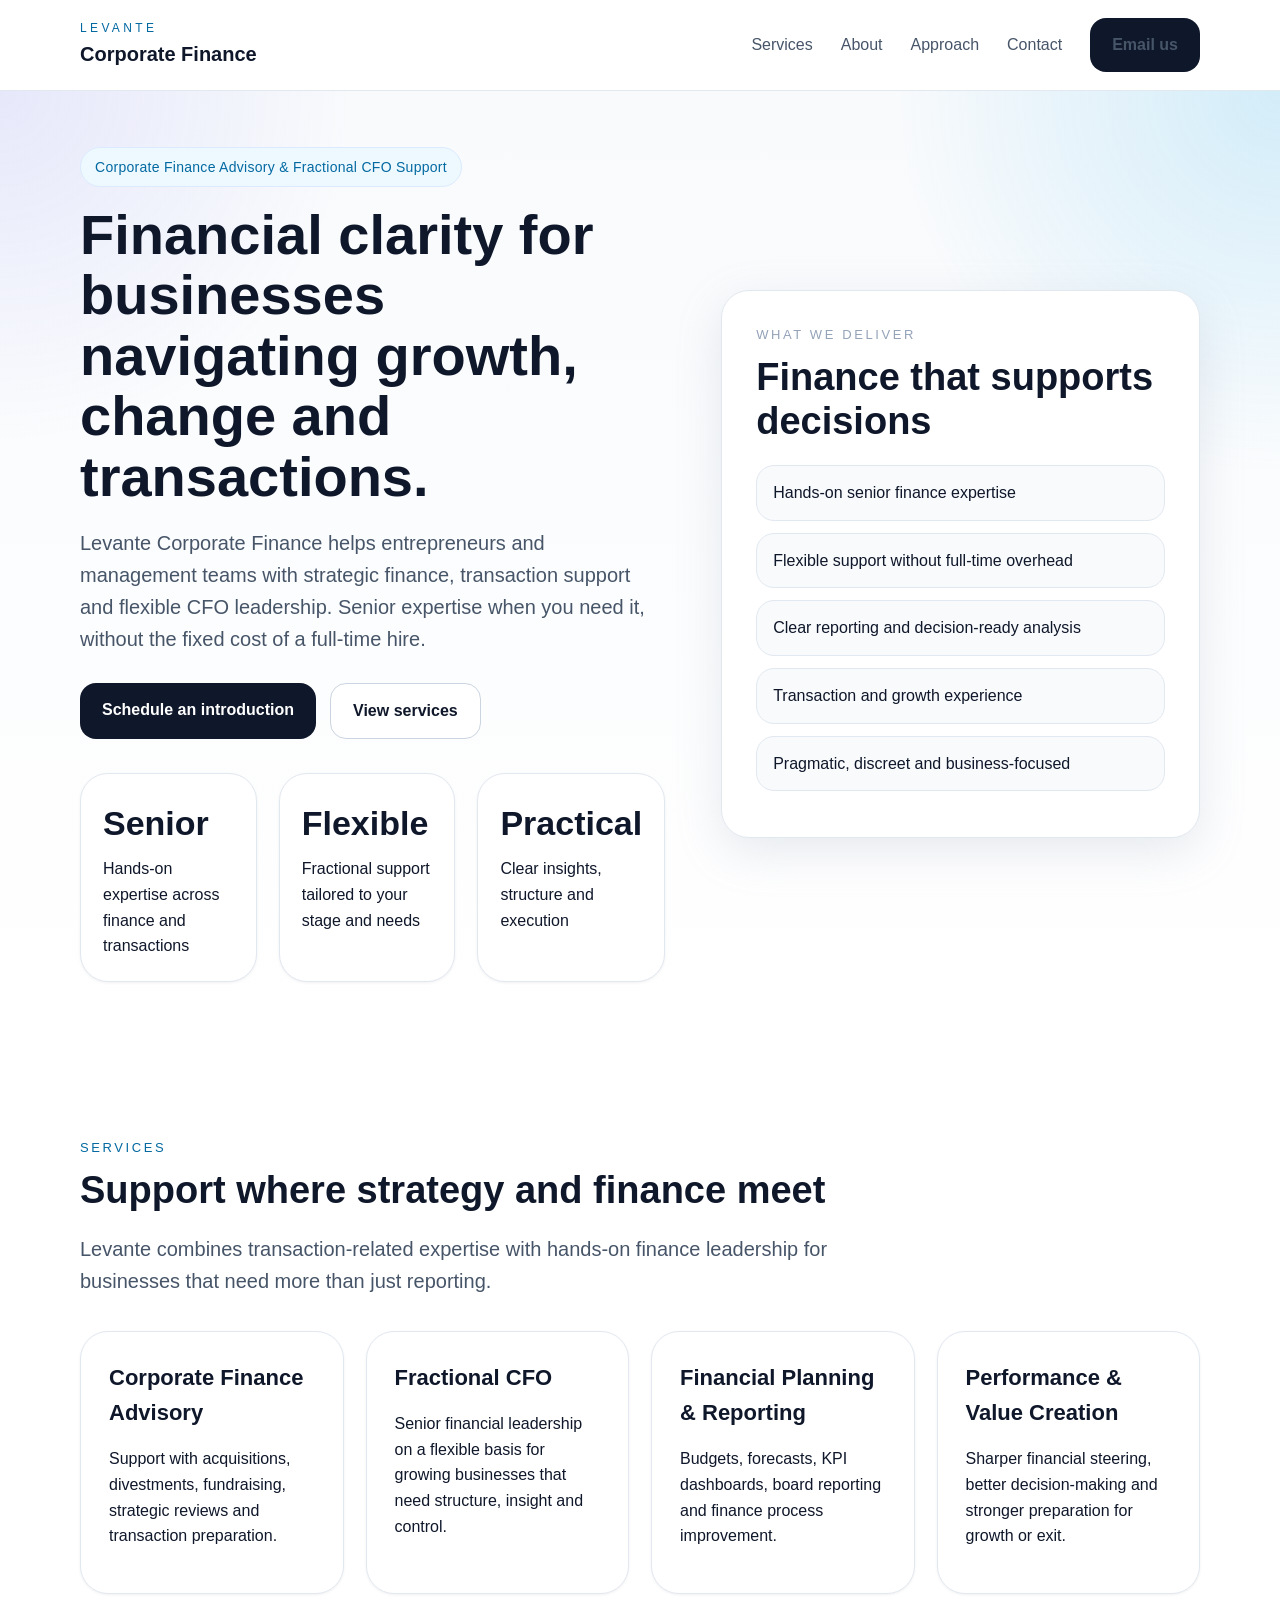
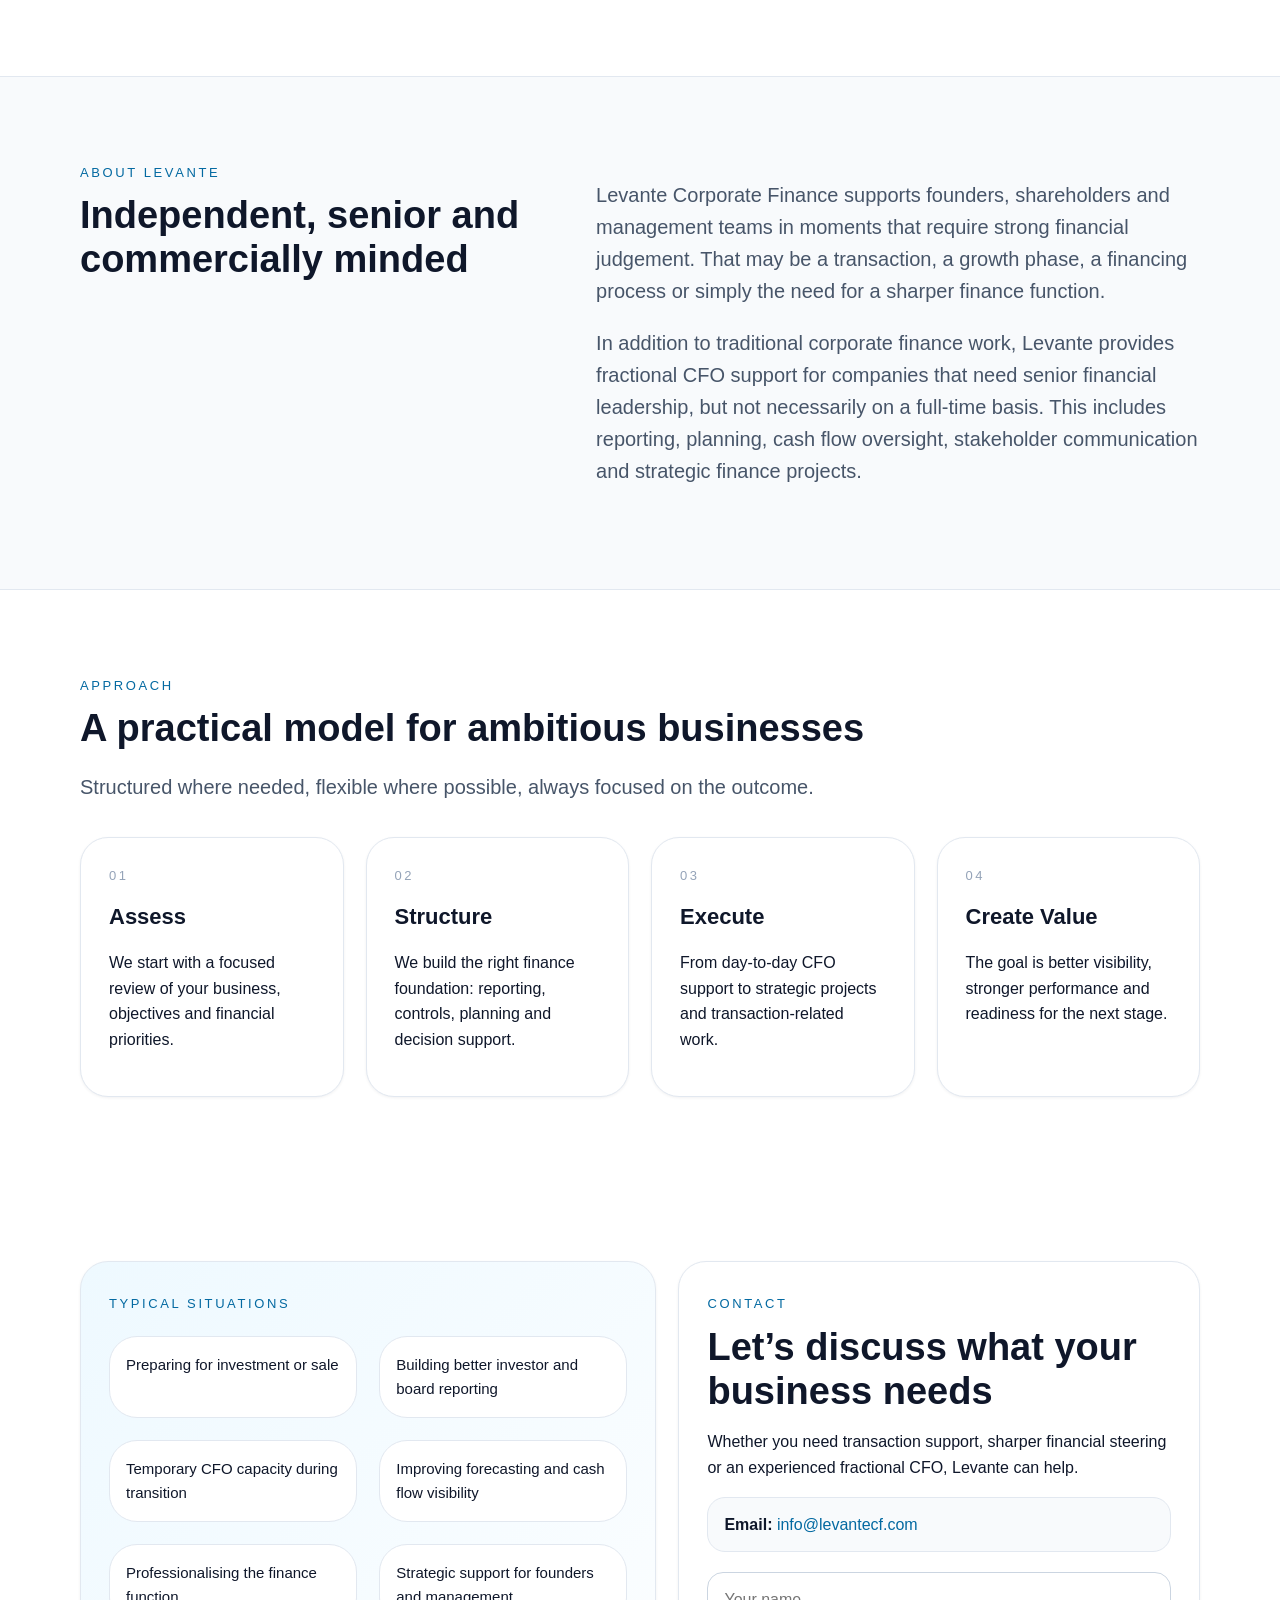
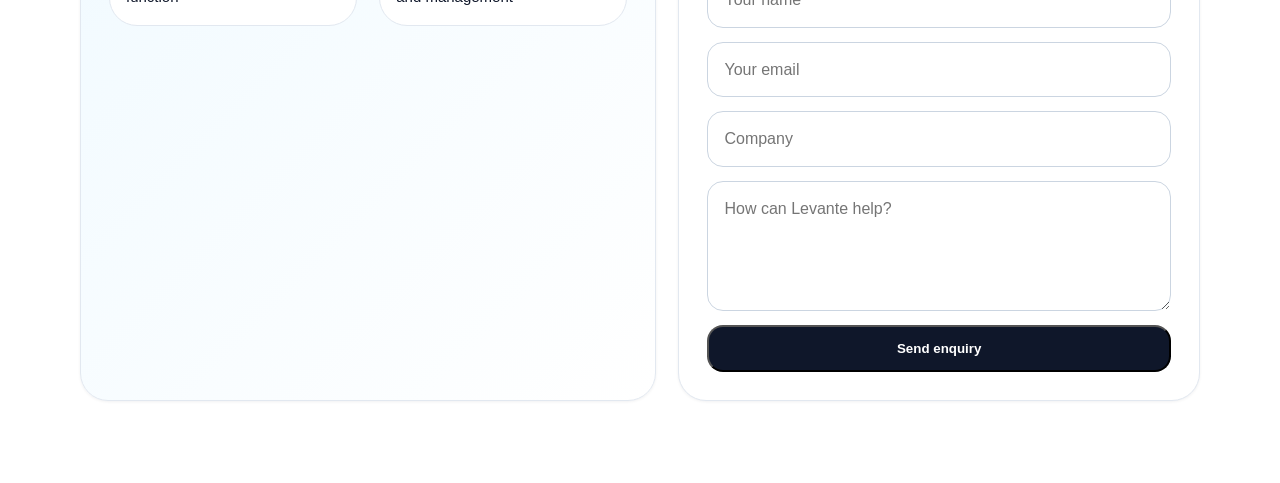
==== index.html @ c19133e4 "Add files via upload" ====
<!doctype html>
<html lang="en">
<head>
  <meta charset="UTF-8" />
  <meta name="viewport" content="width=device-width, initial-scale=1.0" />
  <title>Levante Corporate Finance</title>
  <meta name="description" content="Levante Corporate Finance provides corporate finance advisory and fractional CFO support." />
  <link rel="stylesheet" href="styles.css" />
</head>
<body>
  <header class="site-header" id="top">
    <div class="container header-inner">
      <a href="#top" class="brand">
        <div class="brand-top">Levante</div>
        <div class="brand-bottom">Corporate Finance</div>
      </a>
      <nav class="nav">
        <a href="#services">Services</a>
        <a href="#about">About</a>
        <a href="#approach">Approach</a>
        <a href="#contact">Contact</a>
        <a class="btn btn-dark" href="mailto:info@levantecf.com">Email us</a>
      </nav>
    </div>
  </header>

  <main>
    <section class="hero">
      <div class="container hero-grid">
        <div>
          <div class="pill">Corporate Finance Advisory &amp; Fractional CFO Support</div>
          <h1>Financial clarity for businesses navigating growth, change and transactions.</h1>
          <p class="lead">
            Levante Corporate Finance helps entrepreneurs and management teams with strategic finance,
            transaction support and flexible CFO leadership. Senior expertise when you need it,
            without the fixed cost of a full-time hire.
          </p>
          <div class="hero-actions">
            <a class="btn btn-dark" href="#contact">Schedule an introduction</a>
            <a class="btn btn-light" href="#services">View services</a>
          </div>

          <div class="hero-cards">
            <div class="small-card">
              <div class="big">Senior</div>
              <div>Hands-on expertise across finance and transactions</div>
            </div>
            <div class="small-card">
              <div class="big">Flexible</div>
              <div>Fractional support tailored to your stage and needs</div>
            </div>
            <div class="small-card">
              <div class="big">Practical</div>
              <div>Clear insights, structure and execution</div>
            </div>
          </div>
        </div>

        <div class="panel">
          <div class="panel-label">What we deliver</div>
          <h2>Finance that supports decisions</h2>
          <ul class="benefit-list">
            <li>Hands-on senior finance expertise</li>
            <li>Flexible support without full-time overhead</li>
            <li>Clear reporting and decision-ready analysis</li>
            <li>Transaction and growth experience</li>
            <li>Pragmatic, discreet and business-focused</li>
          </ul>
        </div>
      </div>
    </section>

    <section class="section" id="services">
      <div class="container">
        <div class="section-label">Services</div>
        <h2>Support where strategy and finance meet</h2>
        <p class="section-text">
          Levante combines transaction-related expertise with hands-on finance leadership for
          businesses that need more than just reporting.
        </p>

        <div class="grid-4">
          <article class="card">
            <h3>Corporate Finance Advisory</h3>
            <p>Support with acquisitions, divestments, fundraising, strategic reviews and transaction preparation.</p>
          </article>
          <article class="card">
            <h3>Fractional CFO</h3>
            <p>Senior financial leadership on a flexible basis for growing businesses that need structure, insight and control.</p>
          </article>
          <article class="card">
            <h3>Financial Planning &amp; Reporting</h3>
            <p>Budgets, forecasts, KPI dashboards, board reporting and finance process improvement.</p>
          </article>
          <article class="card">
            <h3>Performance &amp; Value Creation</h3>
            <p>Sharper financial steering, better decision-making and stronger preparation for growth or exit.</p>
          </article>
        </div>
      </div>
    </section>

    <section class="section section-soft" id="about">
      <div class="container two-col">
        <div>
          <div class="section-label">About Levante</div>
          <h2>Independent, senior and commercially minded</h2>
        </div>
        <div>
          <p>
            Levante Corporate Finance supports founders, shareholders and management teams in moments
            that require strong financial judgement. That may be a transaction, a growth phase, a financing
            process or simply the need for a sharper finance function.
          </p>
          <p>
            In addition to traditional corporate finance work, Levante provides fractional CFO support
            for companies that need senior financial leadership, but not necessarily on a full-time basis.
            This includes reporting, planning, cash flow oversight, stakeholder communication and strategic finance projects.
          </p>
        </div>
      </div>
    </section>

    <section class="section" id="approach">
      <div class="container">
        <div class="section-label">Approach</div>
        <h2>A practical model for ambitious businesses</h2>
        <p class="section-text">Structured where needed, flexible where possible, always focused on the outcome.</p>

        <div class="grid-4">
          <article class="card">
            <div class="step">01</div>
            <h3>Assess</h3>
            <p>We start with a focused review of your business, objectives and financial priorities.</p>
          </article>
          <article class="card">
            <div class="step">02</div>
            <h3>Structure</h3>
            <p>We build the right finance foundation: reporting, controls, planning and decision support.</p>
          </article>
          <article class="card">
            <div class="step">03</div>
            <h3>Execute</h3>
            <p>From day-to-day CFO support to strategic projects and transaction-related work.</p>
          </article>
          <article class="card">
            <div class="step">04</div>
            <h3>Create Value</h3>
            <p>The goal is better visibility, stronger performance and readiness for the next stage.</p>
          </article>
        </div>
      </div>
    </section>

    <section class="section">
      <div class="container bottom-grid">
        <div class="card soft-card">
          <div class="section-label">Typical situations</div>
          <div class="grid-2">
            <div class="mini-card">Preparing for investment or sale</div>
            <div class="mini-card">Building better investor and board reporting</div>
            <div class="mini-card">Temporary CFO capacity during transition</div>
            <div class="mini-card">Improving forecasting and cash flow visibility</div>
            <div class="mini-card">Professionalising the finance function</div>
            <div class="mini-card">Strategic support for founders and management</div>
          </div>
        </div>

        <div class="card" id="contact">
          <div class="section-label">Contact</div>
          <h2>Let’s discuss what your business needs</h2>
          <p>
            Whether you need transaction support, sharper financial steering or an experienced
            fractional CFO, Levante can help.
          </p>

          <p class="contact-line">
            <strong>Email:</strong>
            <a href="mailto:info@levantecf.com">info@levantecf.com</a>
          </p>

          <form id="contactForm" class="contact-form">
            <input type="text" placeholder="Your name" />
            <input type="email" placeholder="Your email" />
            <input type="text" placeholder="Company" />
            <textarea placeholder="How can Levante help?"></textarea>
            <button class="btn btn-dark" type="submit">Send enquiry</button>
          </form>

          <div id="thankyou" class="thankyou hidden">
            <strong>Thank you.</strong>
            <p>This is a test confirmation message for now. When the site goes live, this form can be connected to a real email or CRM workflow.</p>
          </div>
        </div>
      </div>
    </section>
  </main>

  <script src="script.js"></script>
</body>
</html>
---- styles.css ----
*{box-sizing:border-box}html{scroll-behavior:smooth}body{margin:0;font-family:Arial,Helvetica,sans-serif;color:#0f172a;background:#fff;line-height:1.6}
a{text-decoration:none;color:inherit}
.container{width:min(1120px,calc(100% - 40px));margin:0 auto}
.site-header{position:sticky;top:0;z-index:20;background:rgba(255,255,255,.9);backdrop-filter:blur(10px);border-bottom:1px solid #e2e8f0}
.header-inner{display:flex;justify-content:space-between;align-items:center;padding:18px 0}
.brand-top{font-size:12px;letter-spacing:.28em;text-transform:uppercase;color:#0369a1}
.brand-bottom{font-size:20px;font-weight:700}
.nav{display:flex;gap:28px;align-items:center}
.nav a{color:#475569}.nav a:hover{color:#0f172a}
.btn{display:inline-block;padding:14px 22px;border-radius:16px;font-weight:600}
.btn-dark{background:#0f172a;color:#fff}.btn-dark:hover{background:#1e293b}
.btn-light{border:1px solid #cbd5e1;background:#fff;color:#0f172a}
.hero{padding:56px 0 70px;background:radial-gradient(circle at top right, rgba(14,165,233,.16), transparent 24%),radial-gradient(circle at top left, rgba(99,102,241,.12), transparent 22%),linear-gradient(to bottom, #f8fafc, #fff)}
.hero-grid{display:grid;grid-template-columns:1.1fr .9fr;gap:56px;align-items:center}
.pill,.section-label{display:inline-block;font-size:13px;text-transform:uppercase;letter-spacing:.2em;color:#0369a1}
.pill{background:#eef9ff;border:1px solid #dbeafe;padding:8px 14px;border-radius:999px;letter-spacing:.02em;text-transform:none;font-size:14px}
h1{font-size:56px;line-height:1.08;margin:18px 0 0}h2{font-size:38px;line-height:1.15;margin:10px 0 0}h3{font-size:22px;margin:0 0 8px}
.lead,.section-text{font-size:20px;color:#475569;max-width:760px}
.hero-actions{display:flex;gap:14px;flex-wrap:wrap;margin:28px 0 34px}
.hero-cards,.grid-4,.grid-2,.bottom-grid,.two-col{display:grid;gap:22px}
.hero-cards{grid-template-columns:repeat(3,1fr)}
.small-card,.card,.panel,.mini-card{border:1px solid #e2e8f0;border-radius:28px;background:#fff}
.small-card{padding:22px;box-shadow:0 1px 3px rgba(15,23,42,.06)}.big{font-size:34px;font-weight:700;margin-bottom:6px}
.panel{padding:34px;box-shadow:0 14px 45px rgba(148,163,184,.22)}
.panel-label{font-size:13px;text-transform:uppercase;letter-spacing:.2em;color:#94a3b8}
.benefit-list{padding:0;list-style:none;margin:22px 0 0}.benefit-list li{margin:0 0 12px;background:#f8fafc;border:1px solid #e2e8f0;border-radius:18px;padding:14px 16px}
.section{padding:82px 0}.section-soft{background:#f8fafc;border-top:1px solid #e2e8f0;border-bottom:1px solid #e2e8f0}
.grid-4{grid-template-columns:repeat(4,1fr);margin-top:34px}
.card{padding:28px;box-shadow:0 1px 3px rgba(15,23,42,.06)}.card:hover{transform:translateY(-2px);transition:.2s ease}
.two-col{grid-template-columns:.9fr 1.1fr;align-items:start}.two-col p{font-size:20px;color:#475569}
.step{font-size:13px;letter-spacing:.2em;color:#94a3b8;margin-bottom:12px}
.bottom-grid{grid-template-columns:1.05fr .95fr}.soft-card{background:linear-gradient(135deg,#eef9ff,#fff)}
.grid-2{grid-template-columns:repeat(2,1fr);margin-top:20px}
.mini-card{padding:16px;font-size:15px}
.contact-line{background:#f8fafc;border:1px solid #e2e8f0;padding:14px 16px;border-radius:18px}.contact-line a{color:#0369a1}
.contact-form{display:grid;gap:14px;margin-top:20px}
input,textarea{width:100%;padding:14px 16px;border-radius:16px;border:1px solid #cbd5e1;font:inherit}
textarea{min-height:130px;resize:vertical}
.thankyou{margin-top:18px;padding:18px;border-radius:20px;background:#ecfdf5;border:1px solid #a7f3d0;color:#065f46}
.hidden{display:none}
@media (max-width:980px){.hero-grid,.two-col,.bottom-grid,.grid-4,.hero-cards,.grid-2{grid-template-columns:1fr}h1{font-size:42px}h2{font-size:32px}}
@media (max-width:760px){.nav{display:none}.container{width:min(1120px,calc(100% - 24px))}.hero{padding-top:30px}.lead,.section-text,.two-col p{font-size:18px}}
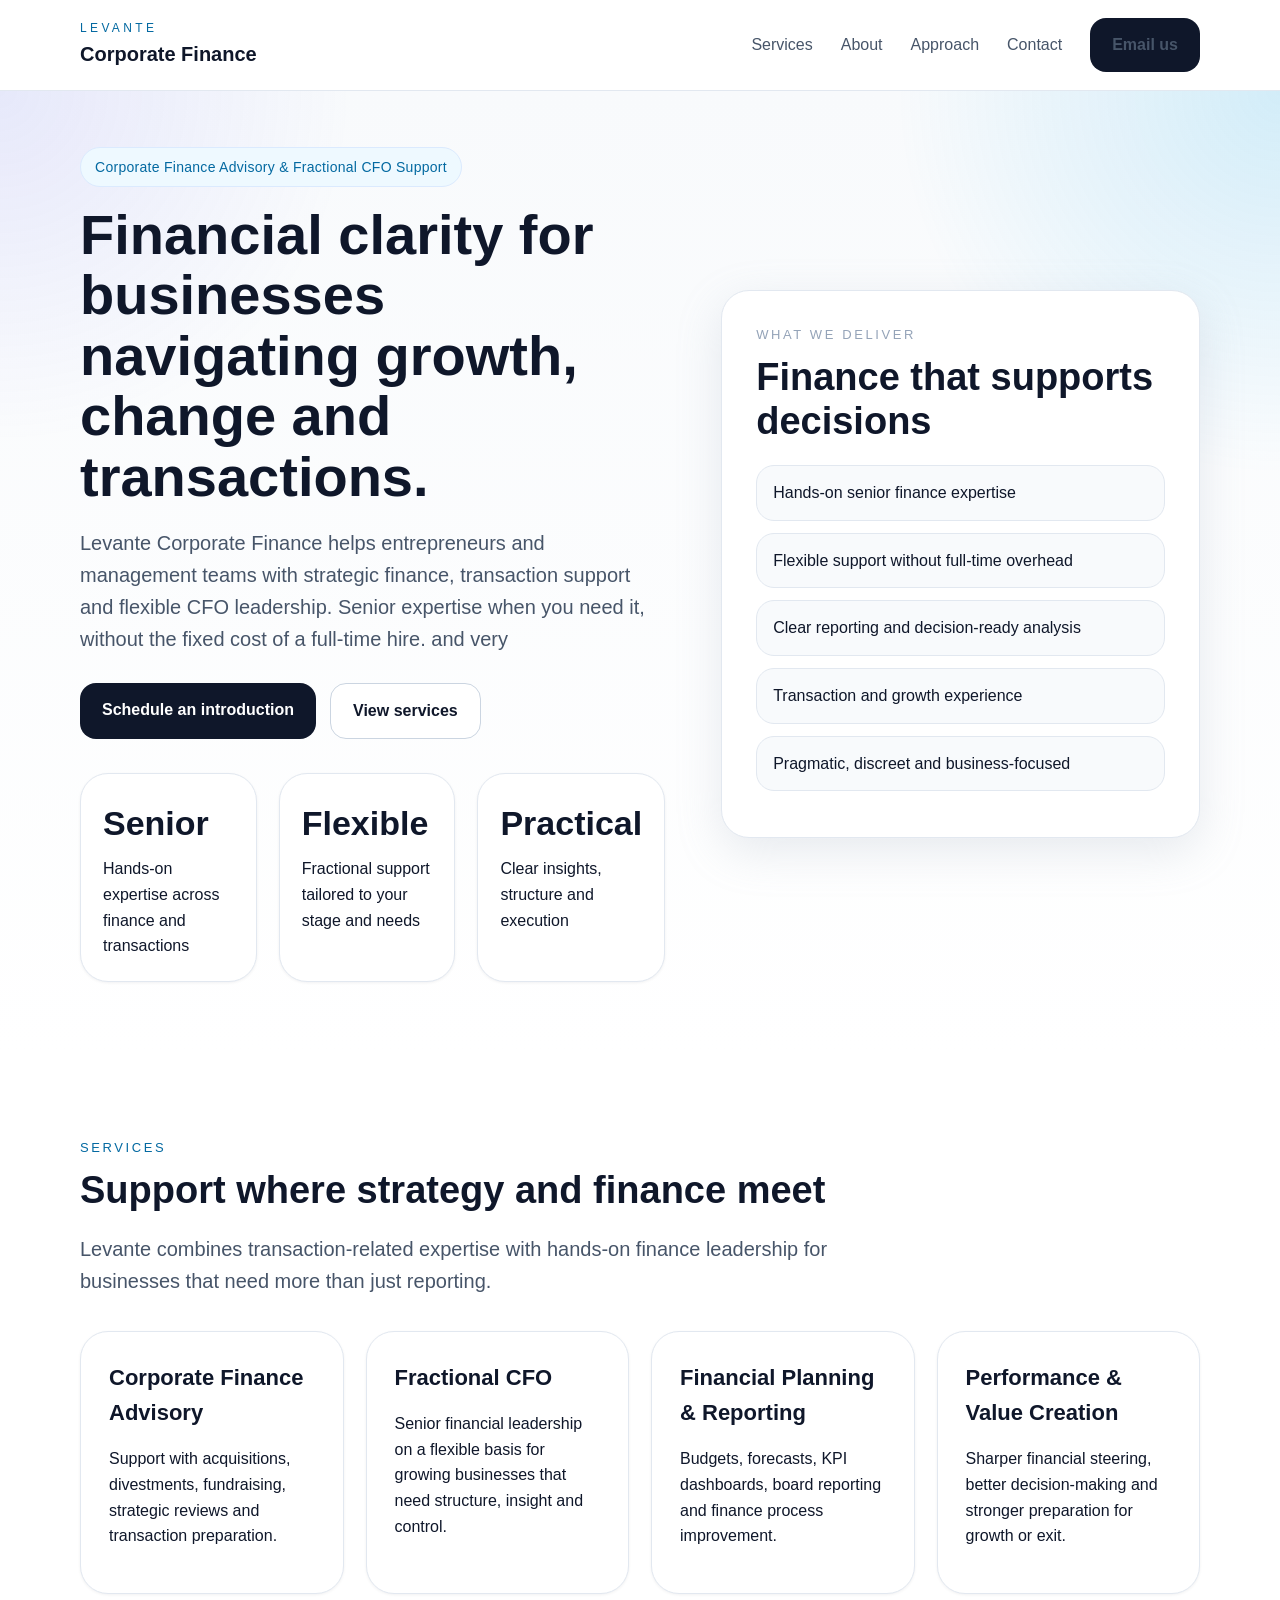
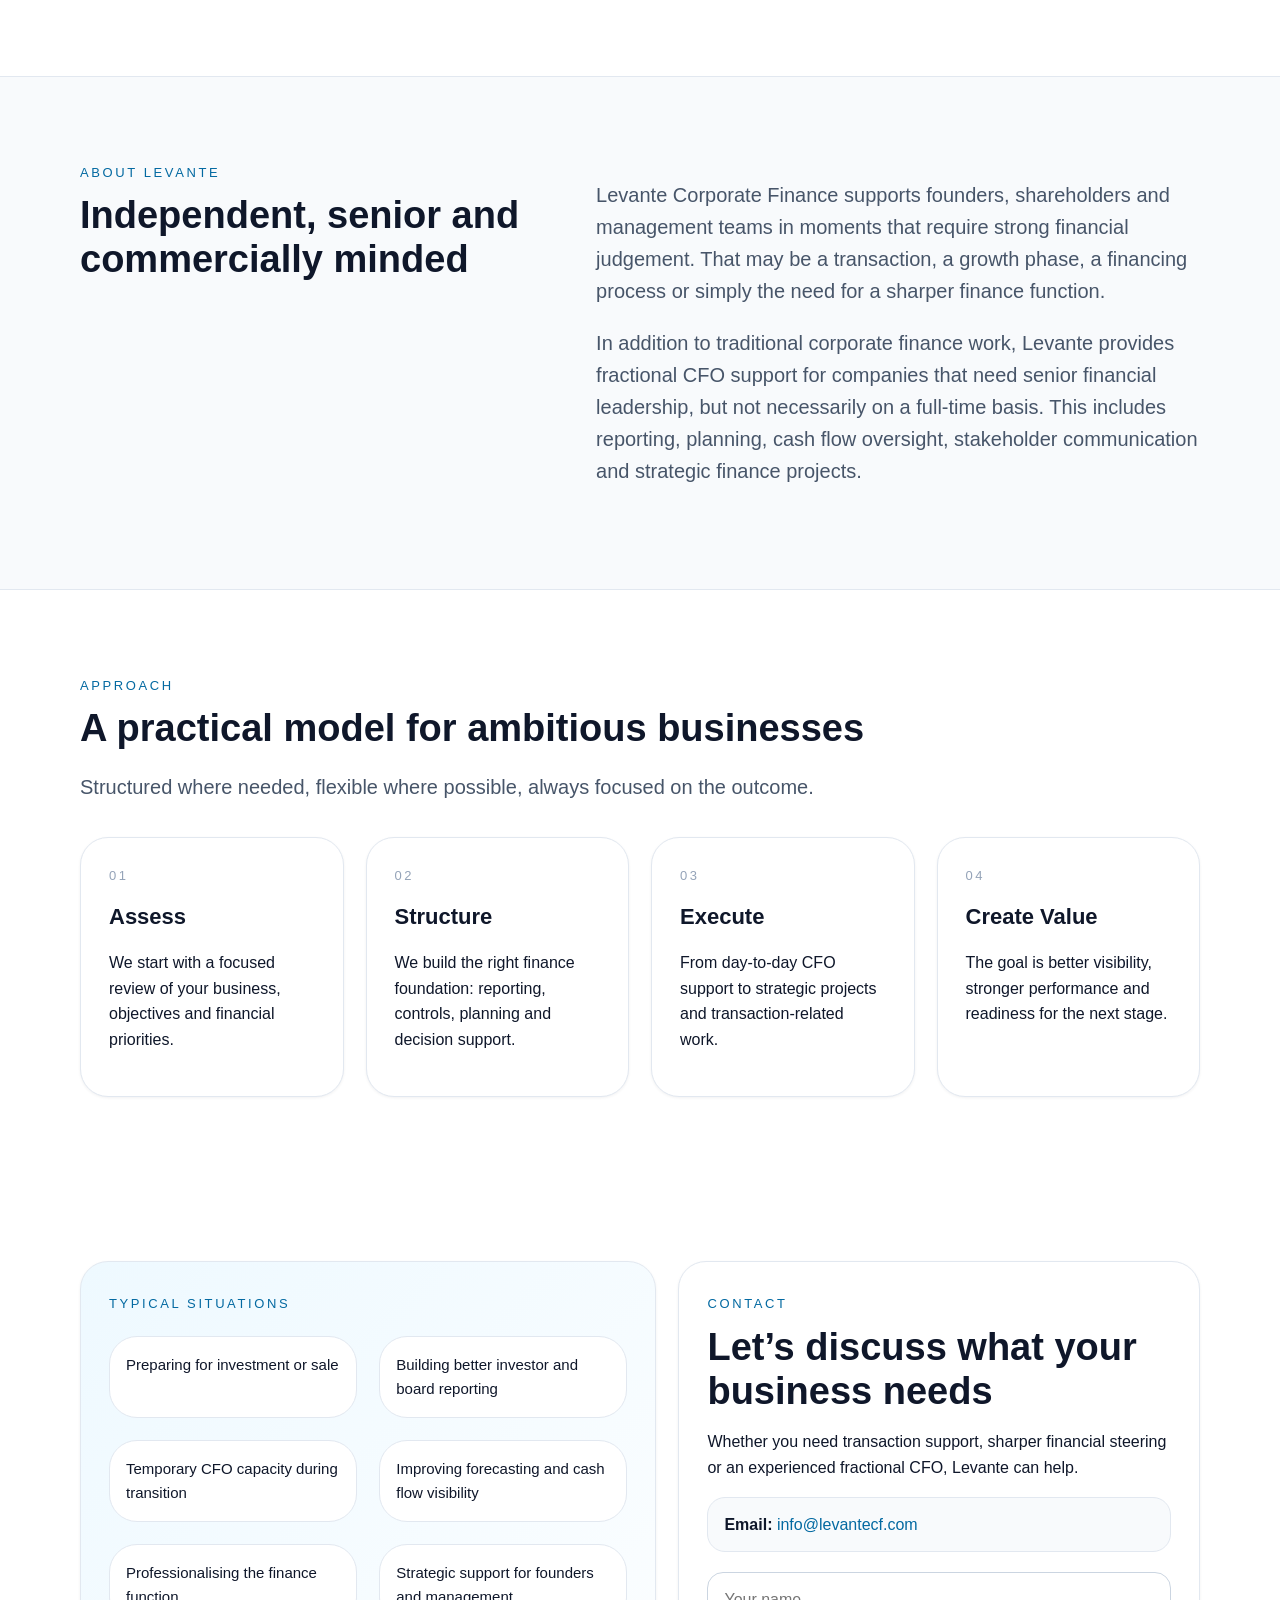
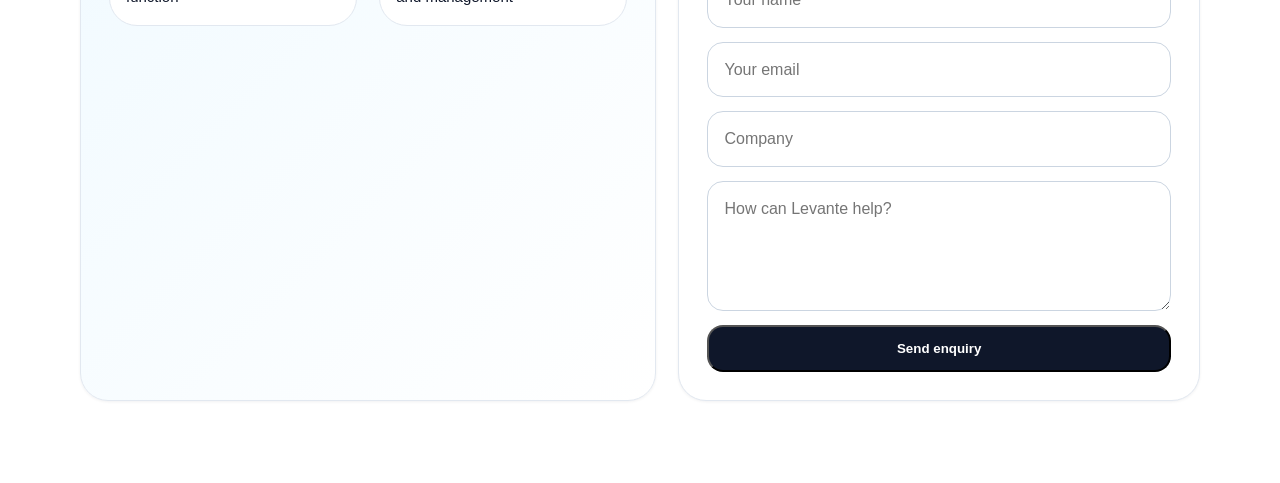
==== commit 5102bcd0: "Update index.html" ====
--- a/index.html
+++ b/index.html
@@ -33,7 +33,7 @@
           <p class="lead">
             Levante Corporate Finance helps entrepreneurs and management teams with strategic finance,
             transaction support and flexible CFO leadership. Senior expertise when you need it,
-            without the fixed cost of a full-time hire.
+            without the fixed cost of a full-time hire. and very
           </p>
           <div class="hero-actions">
             <a class="btn btn-dark" href="#contact">Schedule an introduction</a>
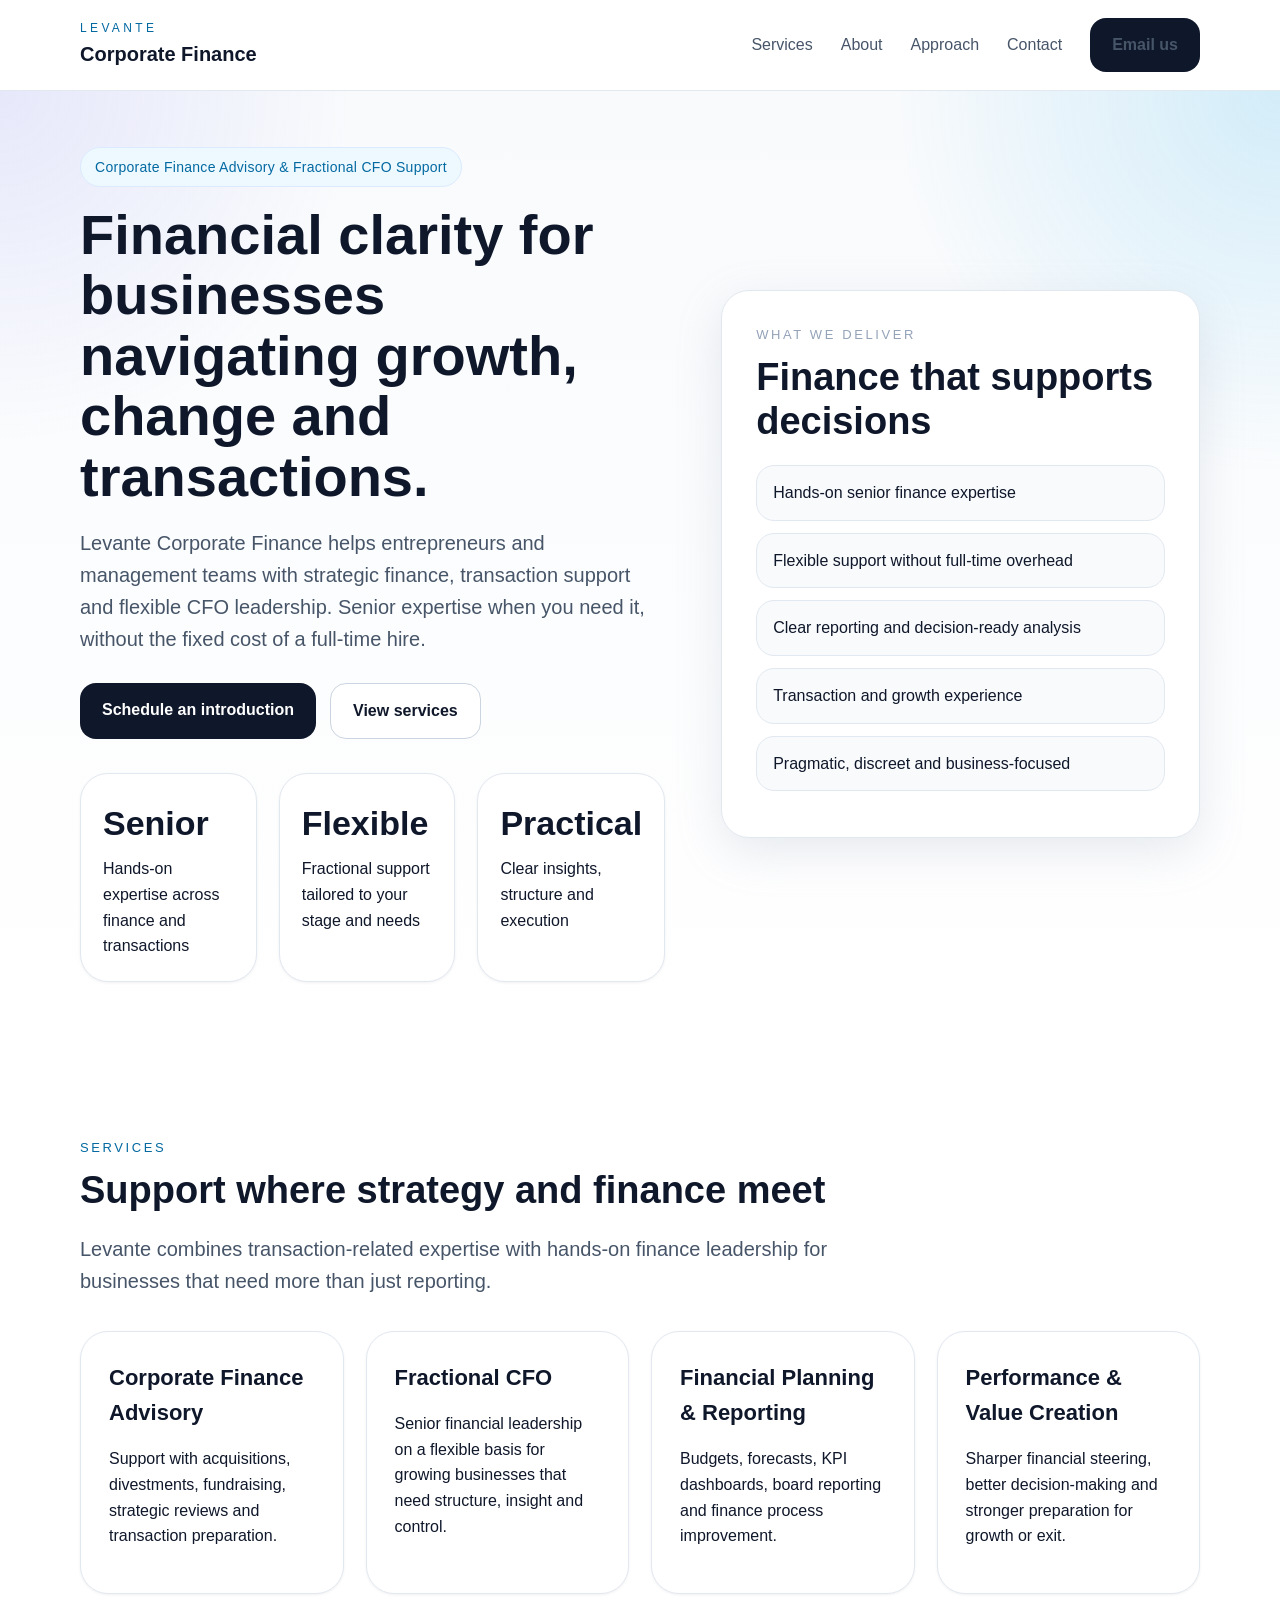
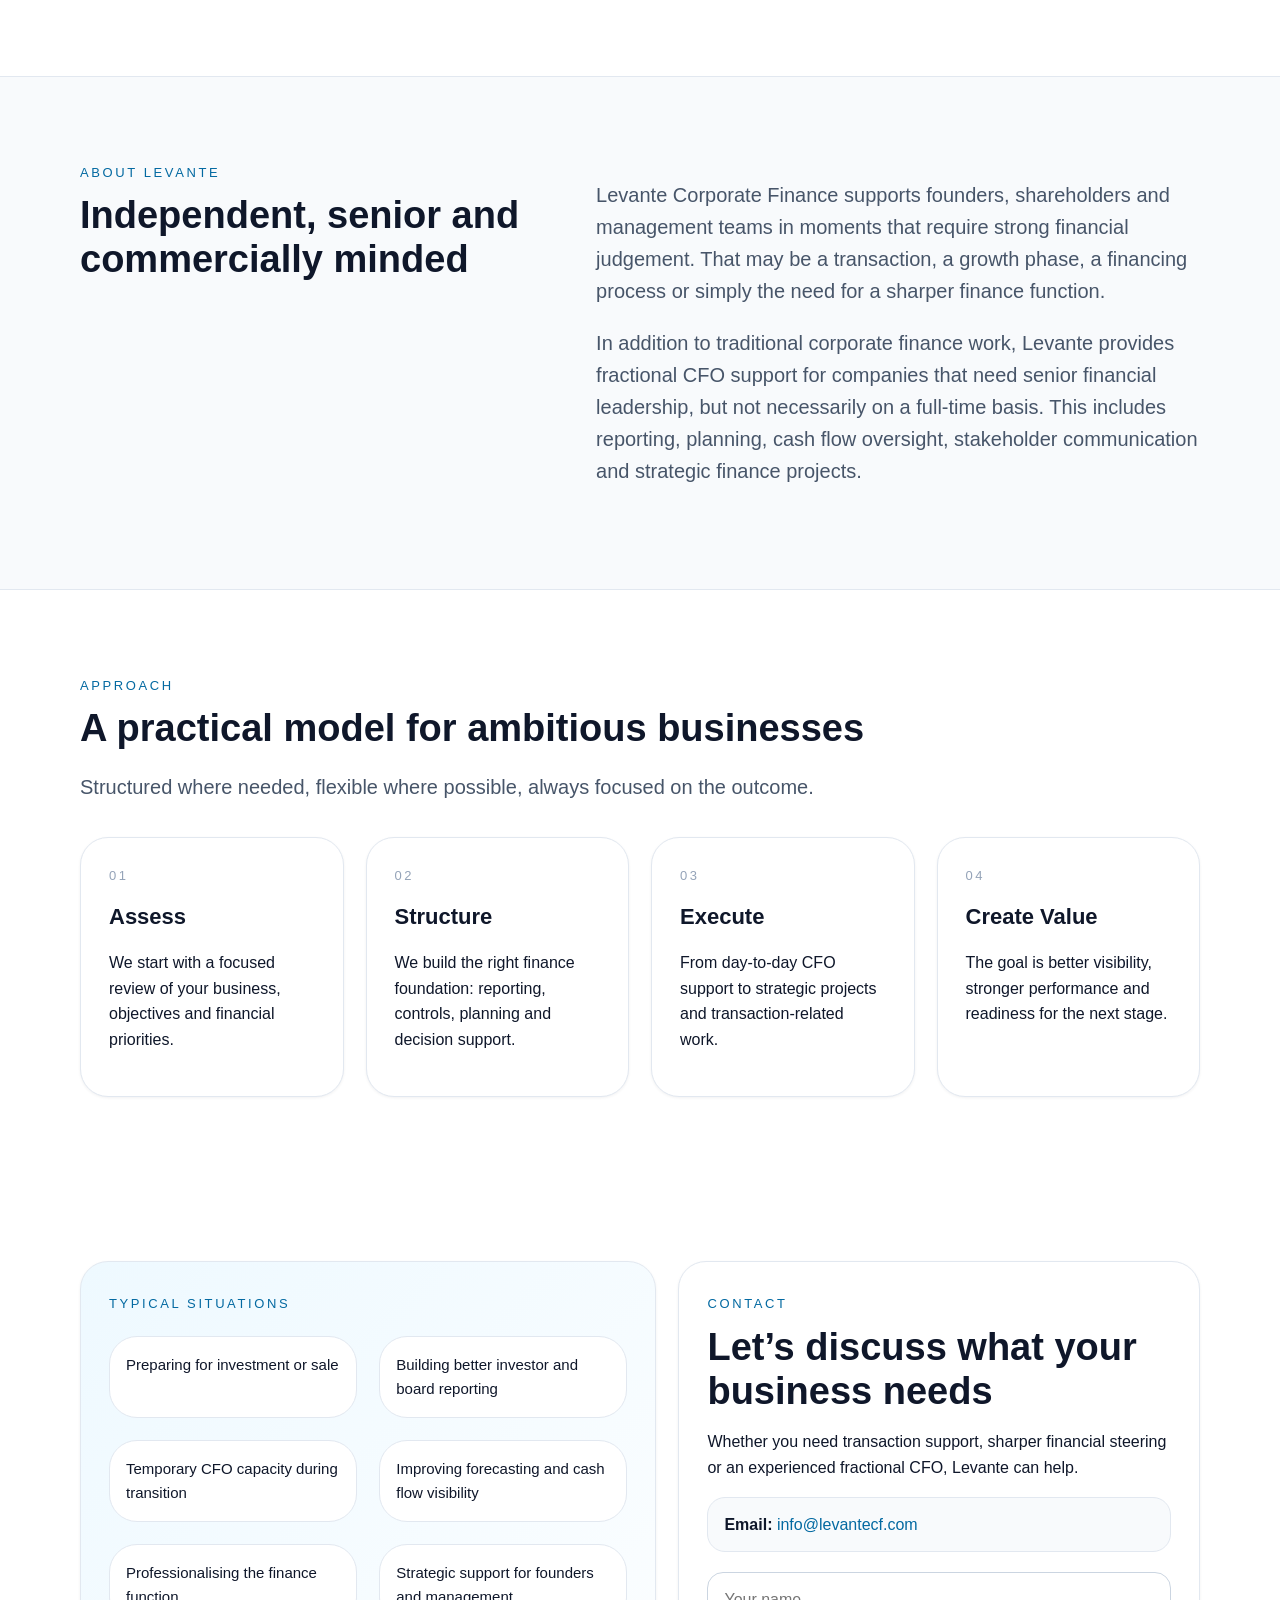
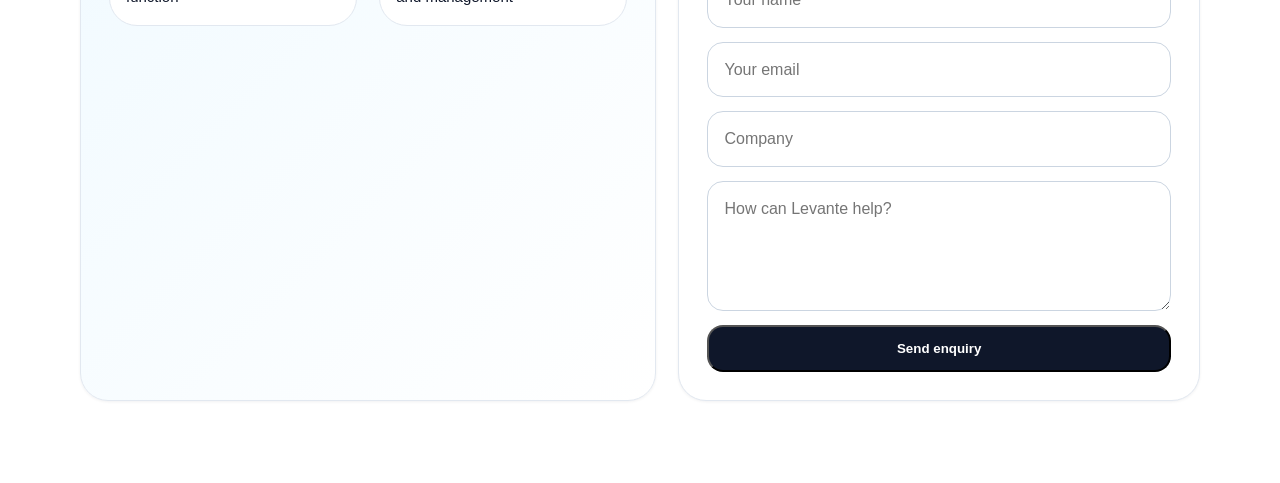
==== commit 653e90ab: "Update index.html" ====
--- a/index.html
+++ b/index.html
@@ -33,7 +33,7 @@
           <p class="lead">
             Levante Corporate Finance helps entrepreneurs and management teams with strategic finance,
             transaction support and flexible CFO leadership. Senior expertise when you need it,
-            without the fixed cost of a full-time hire. and very
+            without the fixed cost of a full-time hire. 
           </p>
           <div class="hero-actions">
             <a class="btn btn-dark" href="#contact">Schedule an introduction</a>
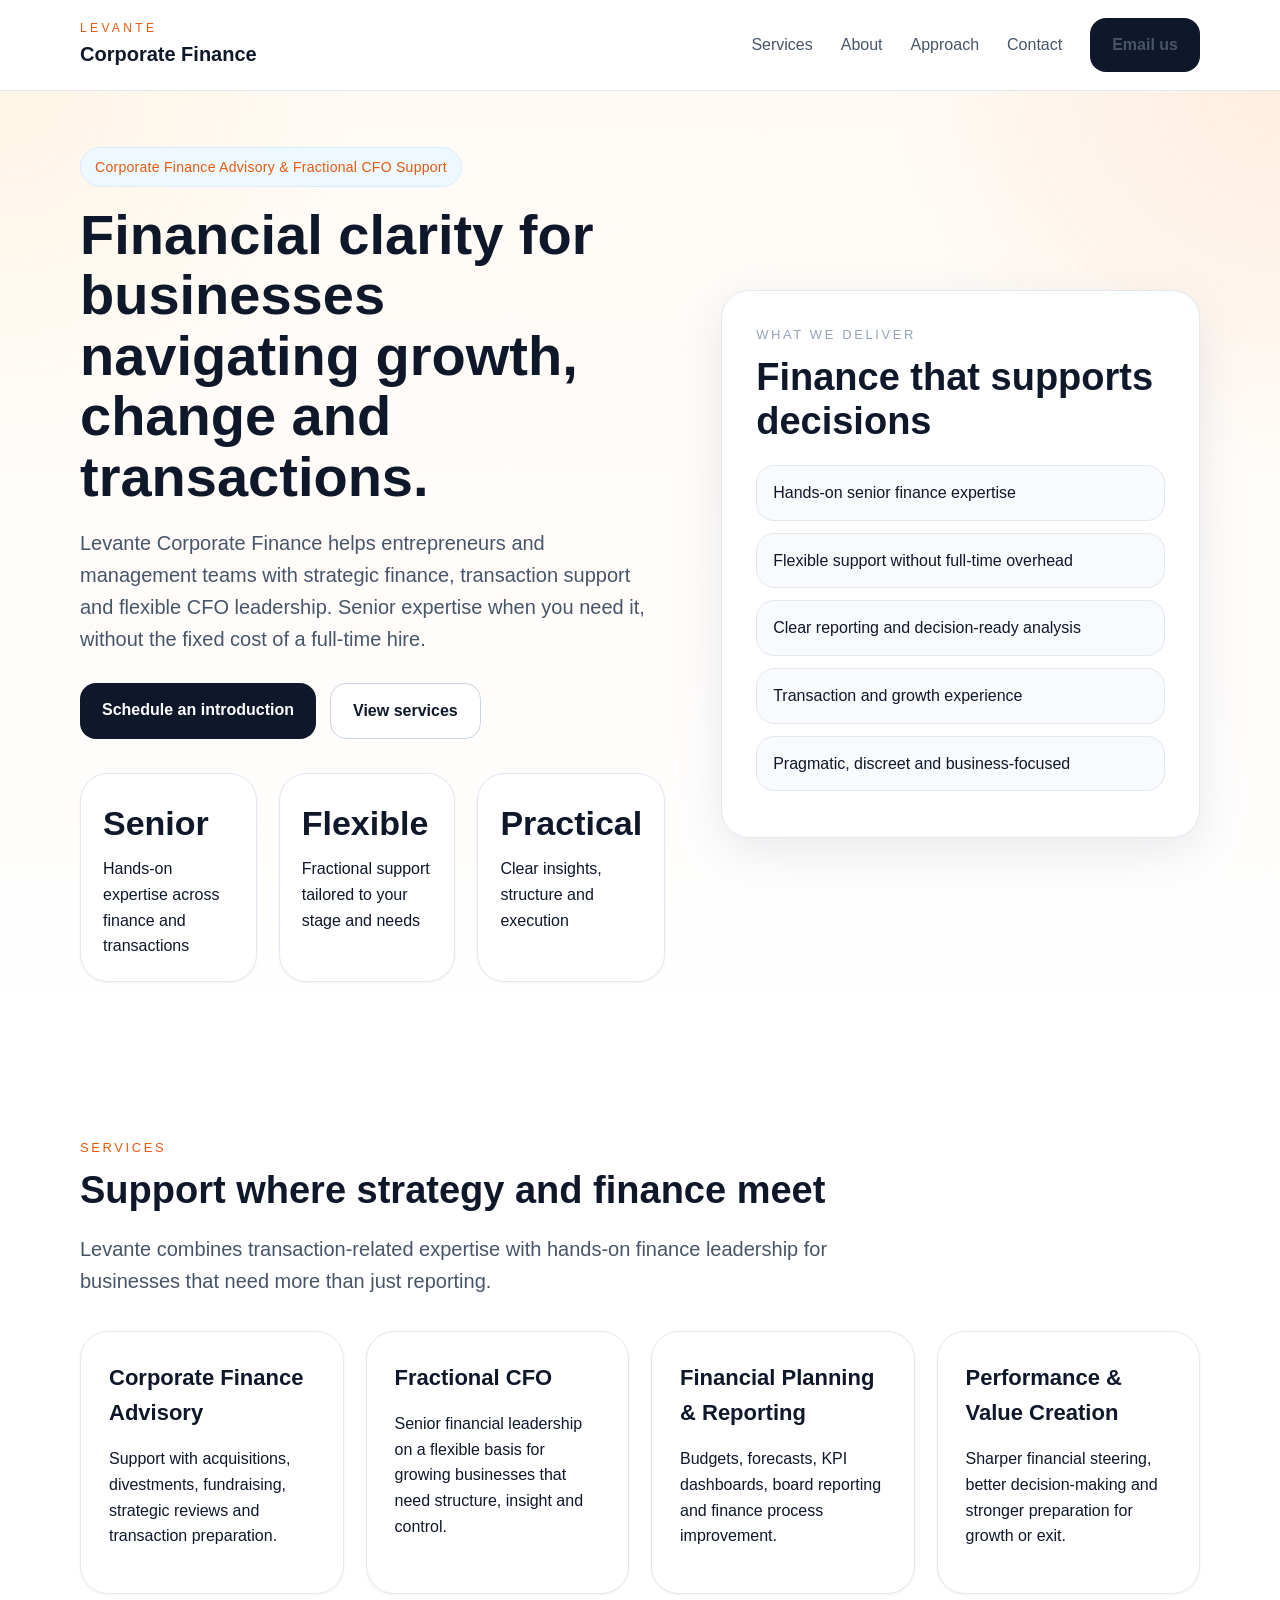
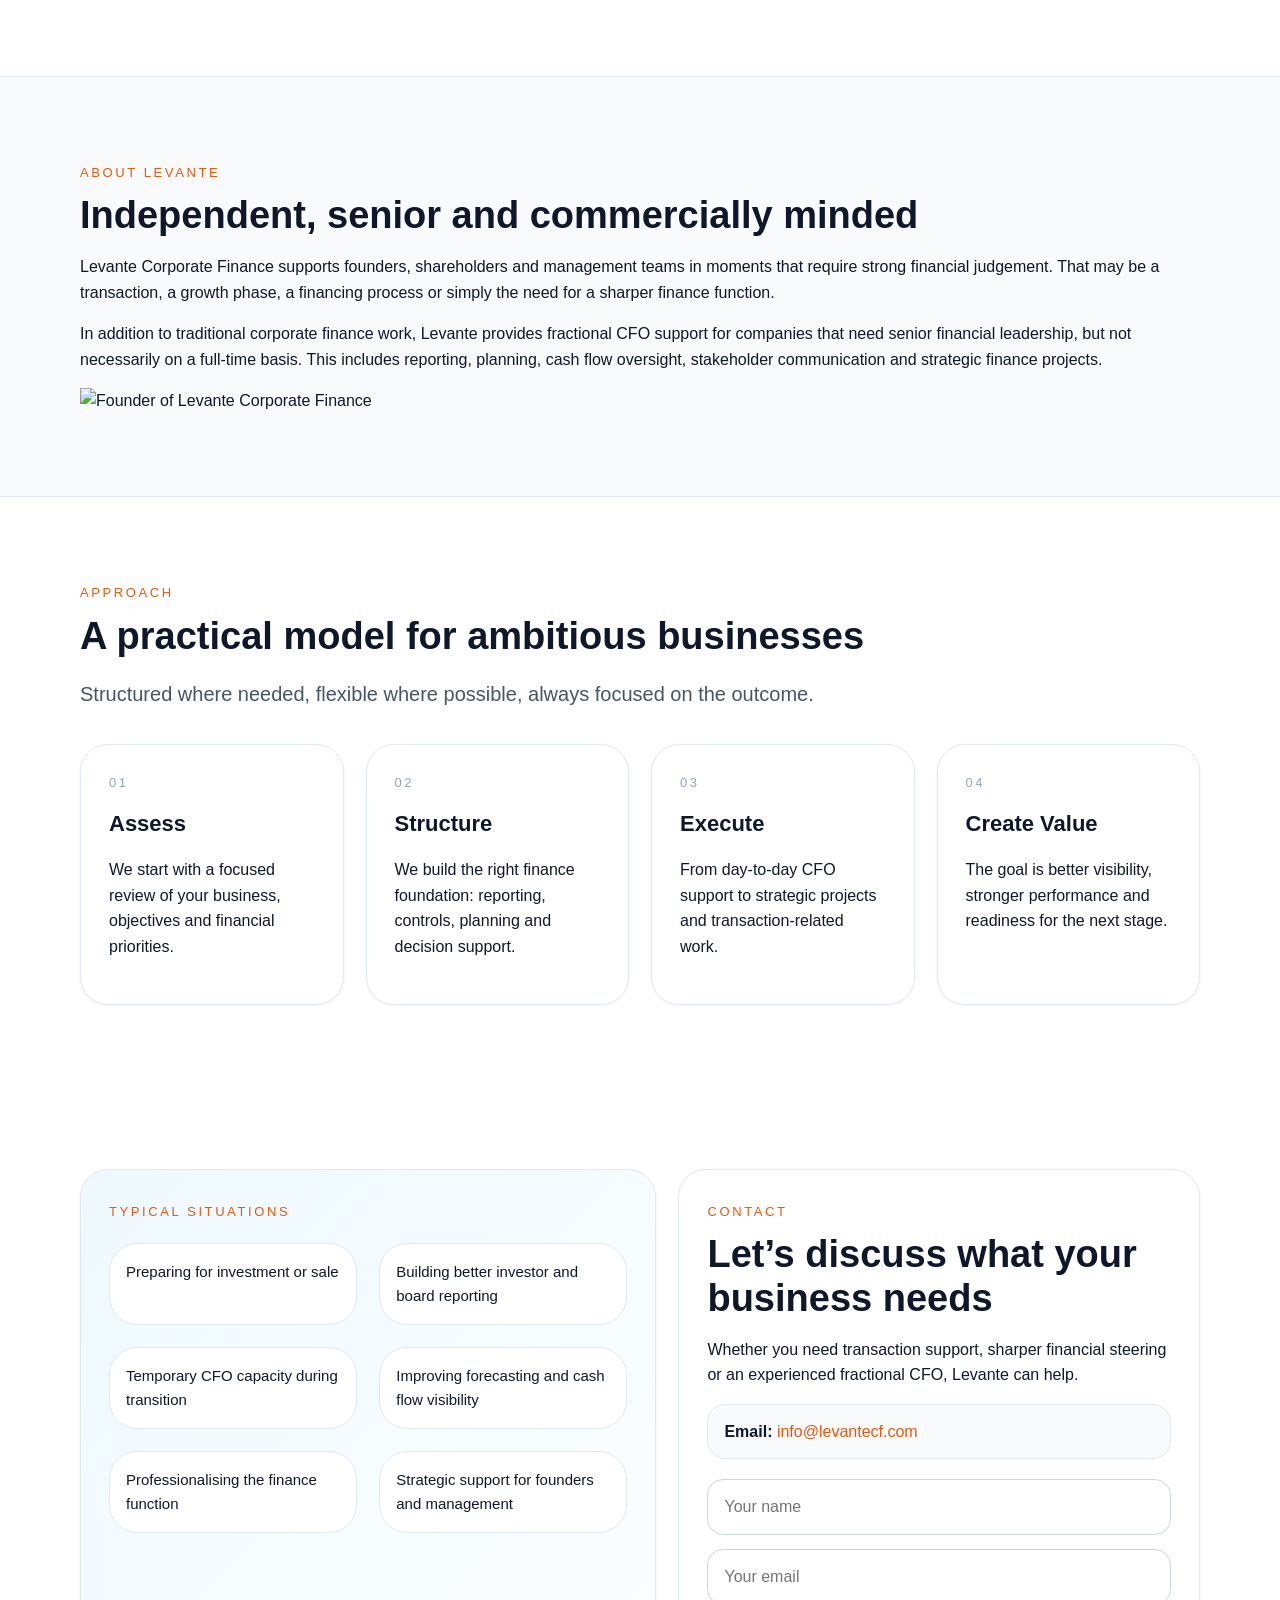
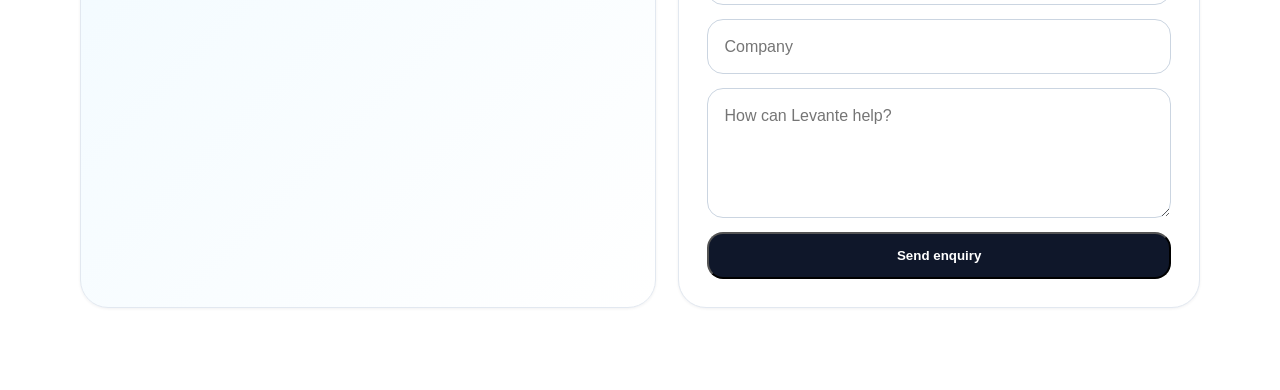
==== commit b9d9b207: "Update index.html" ====
--- a/index.html
+++ b/index.html
@@ -100,26 +100,28 @@
       </div>
     </section>
 
-    <section class="section section-soft" id="about">
-      <div class="container two-col">
-        <div>
-          <div class="section-label">About Levante</div>
-          <h2>Independent, senior and commercially minded</h2>
-        </div>
-        <div>
-          <p>
-            Levante Corporate Finance supports founders, shareholders and management teams in moments
-            that require strong financial judgement. That may be a transaction, a growth phase, a financing
-            process or simply the need for a sharper finance function.
-          </p>
-          <p>
-            In addition to traditional corporate finance work, Levante provides fractional CFO support
-            for companies that need senior financial leadership, but not necessarily on a full-time basis.
-            This includes reporting, planning, cash flow oversight, stakeholder communication and strategic finance projects.
-          </p>
-        </div>
-      </div>
-    </section>
+<section class="section section-soft" id="about">
+  <div class="container about-grid">
+    <div class="about-text">
+      <div class="section-label">About Levante</div>
+      <h2>Independent, senior and commercially minded</h2>
+      <p>
+        Levante Corporate Finance supports founders, shareholders and management teams in moments
+        that require strong financial judgement. That may be a transaction, a growth phase, a financing
+        process or simply the need for a sharper finance function.
+      </p>
+      <p>
+        In addition to traditional corporate finance work, Levante provides fractional CFO support
+        for companies that need senior financial leadership, but not necessarily on a full-time basis.
+        This includes reporting, planning, cash flow oversight, stakeholder communication and strategic finance projects.
+      </p>
+    </div>
+
+    <div class="about-photo-wrap">
+      <img src="profile.jpg" alt="Founder of Levante Corporate Finance" class="about-photo">
+    </div>
+  </div>
+</section>
 
     <section class="section" id="approach">
       <div class="container">
--- a/styles.css
+++ b/styles.css
@@ -3,16 +3,21 @@
 .container{width:min(1120px,calc(100% - 40px));margin:0 auto}
 .site-header{position:sticky;top:0;z-index:20;background:rgba(255,255,255,.9);backdrop-filter:blur(10px);border-bottom:1px solid #e2e8f0}
 .header-inner{display:flex;justify-content:space-between;align-items:center;padding:18px 0}
-.brand-top{font-size:12px;letter-spacing:.28em;text-transform:uppercase;color:#0369a1}
+.brand-top{font-size:12px;letter-spacing:.28em;text-transform:uppercase;color:#ea580c}
 .brand-bottom{font-size:20px;font-weight:700}
 .nav{display:flex;gap:28px;align-items:center}
 .nav a{color:#475569}.nav a:hover{color:#0f172a}
 .btn{display:inline-block;padding:14px 22px;border-radius:16px;font-weight:600}
 .btn-dark{background:#0f172a;color:#fff}.btn-dark:hover{background:#1e293b}
 .btn-light{border:1px solid #cbd5e1;background:#fff;color:#0f172a}
-.hero{padding:56px 0 70px;background:radial-gradient(circle at top right, rgba(14,165,233,.16), transparent 24%),radial-gradient(circle at top left, rgba(99,102,241,.12), transparent 22%),linear-gradient(to bottom, #f8fafc, #fff)}
-.hero-grid{display:grid;grid-template-columns:1.1fr .9fr;gap:56px;align-items:center}
-.pill,.section-label{display:inline-block;font-size:13px;text-transform:uppercase;letter-spacing:.2em;color:#0369a1}
+.hero{
+  padding:56px 0 70px;
+  background:
+  radial-gradient(circle at top right, rgba(251,146,60,.12), transparent 24%),
+  radial-gradient(circle at top left, rgba(251,191,36,.08), transparent 22%),
+  linear-gradient(to bottom, #fffaf5, #ffffff)
+}.hero-grid{display:grid;grid-template-columns:1.1fr .9fr;gap:56px;align-items:center}
+.pill,.section-label{display:inline-block;font-size:13px;text-transform:uppercase;letter-spacing:.2em;color:#ea580c}
 .pill{background:#eef9ff;border:1px solid #dbeafe;padding:8px 14px;border-radius:999px;letter-spacing:.02em;text-transform:none;font-size:14px}
 h1{font-size:56px;line-height:1.08;margin:18px 0 0}h2{font-size:38px;line-height:1.15;margin:10px 0 0}h3{font-size:22px;margin:0 0 8px}
 .lead,.section-text{font-size:20px;color:#475569;max-width:760px}
@@ -32,7 +37,7 @@
 .bottom-grid{grid-template-columns:1.05fr .95fr}.soft-card{background:linear-gradient(135deg,#eef9ff,#fff)}
 .grid-2{grid-template-columns:repeat(2,1fr);margin-top:20px}
 .mini-card{padding:16px;font-size:15px}
-.contact-line{background:#f8fafc;border:1px solid #e2e8f0;padding:14px 16px;border-radius:18px}.contact-line a{color:#0369a1}
+.contact-line{background:#f8fafc;border:1px solid #e2e8f0;padding:14px 16px;border-radius:18px}.contact-line a{color:#ea580c}
 .contact-form{display:grid;gap:14px;margin-top:20px}
 input,textarea{width:100%;padding:14px 16px;border-radius:16px;border:1px solid #cbd5e1;font:inherit}
 textarea{min-height:130px;resize:vertical}
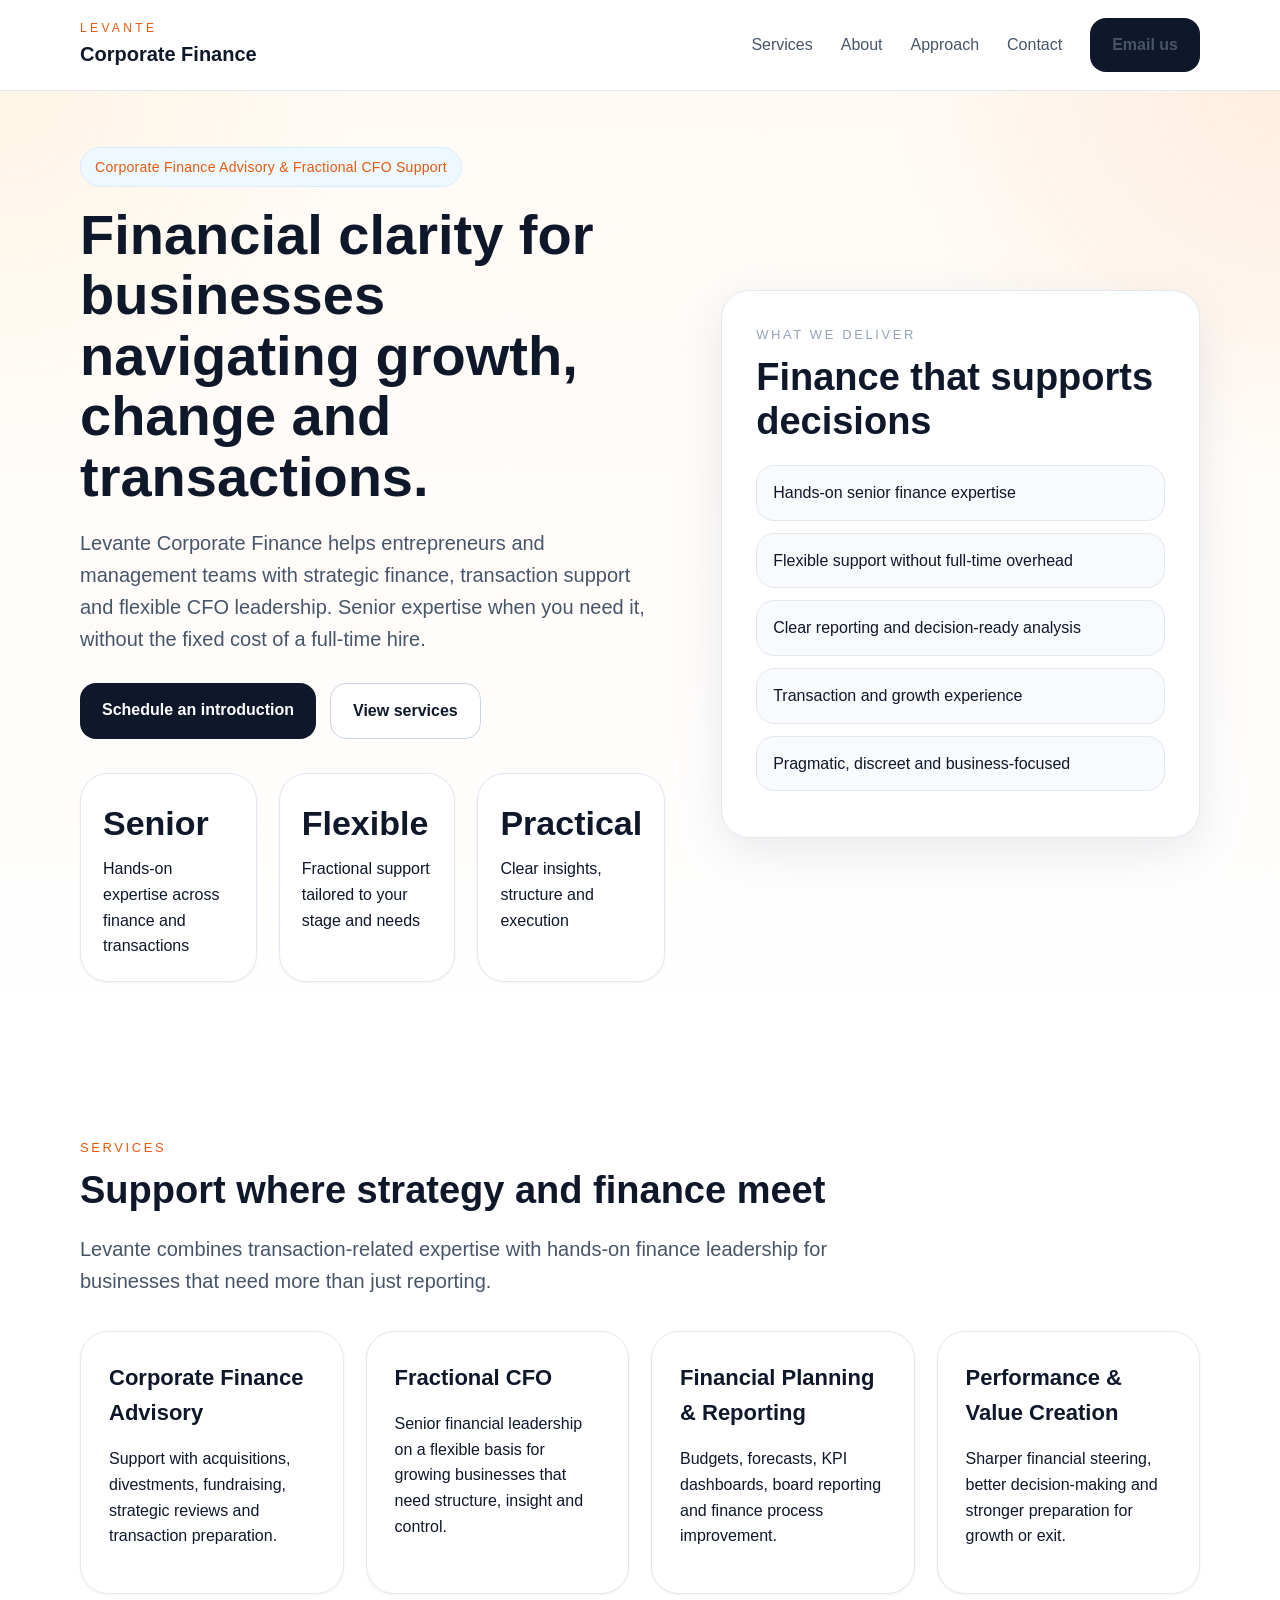
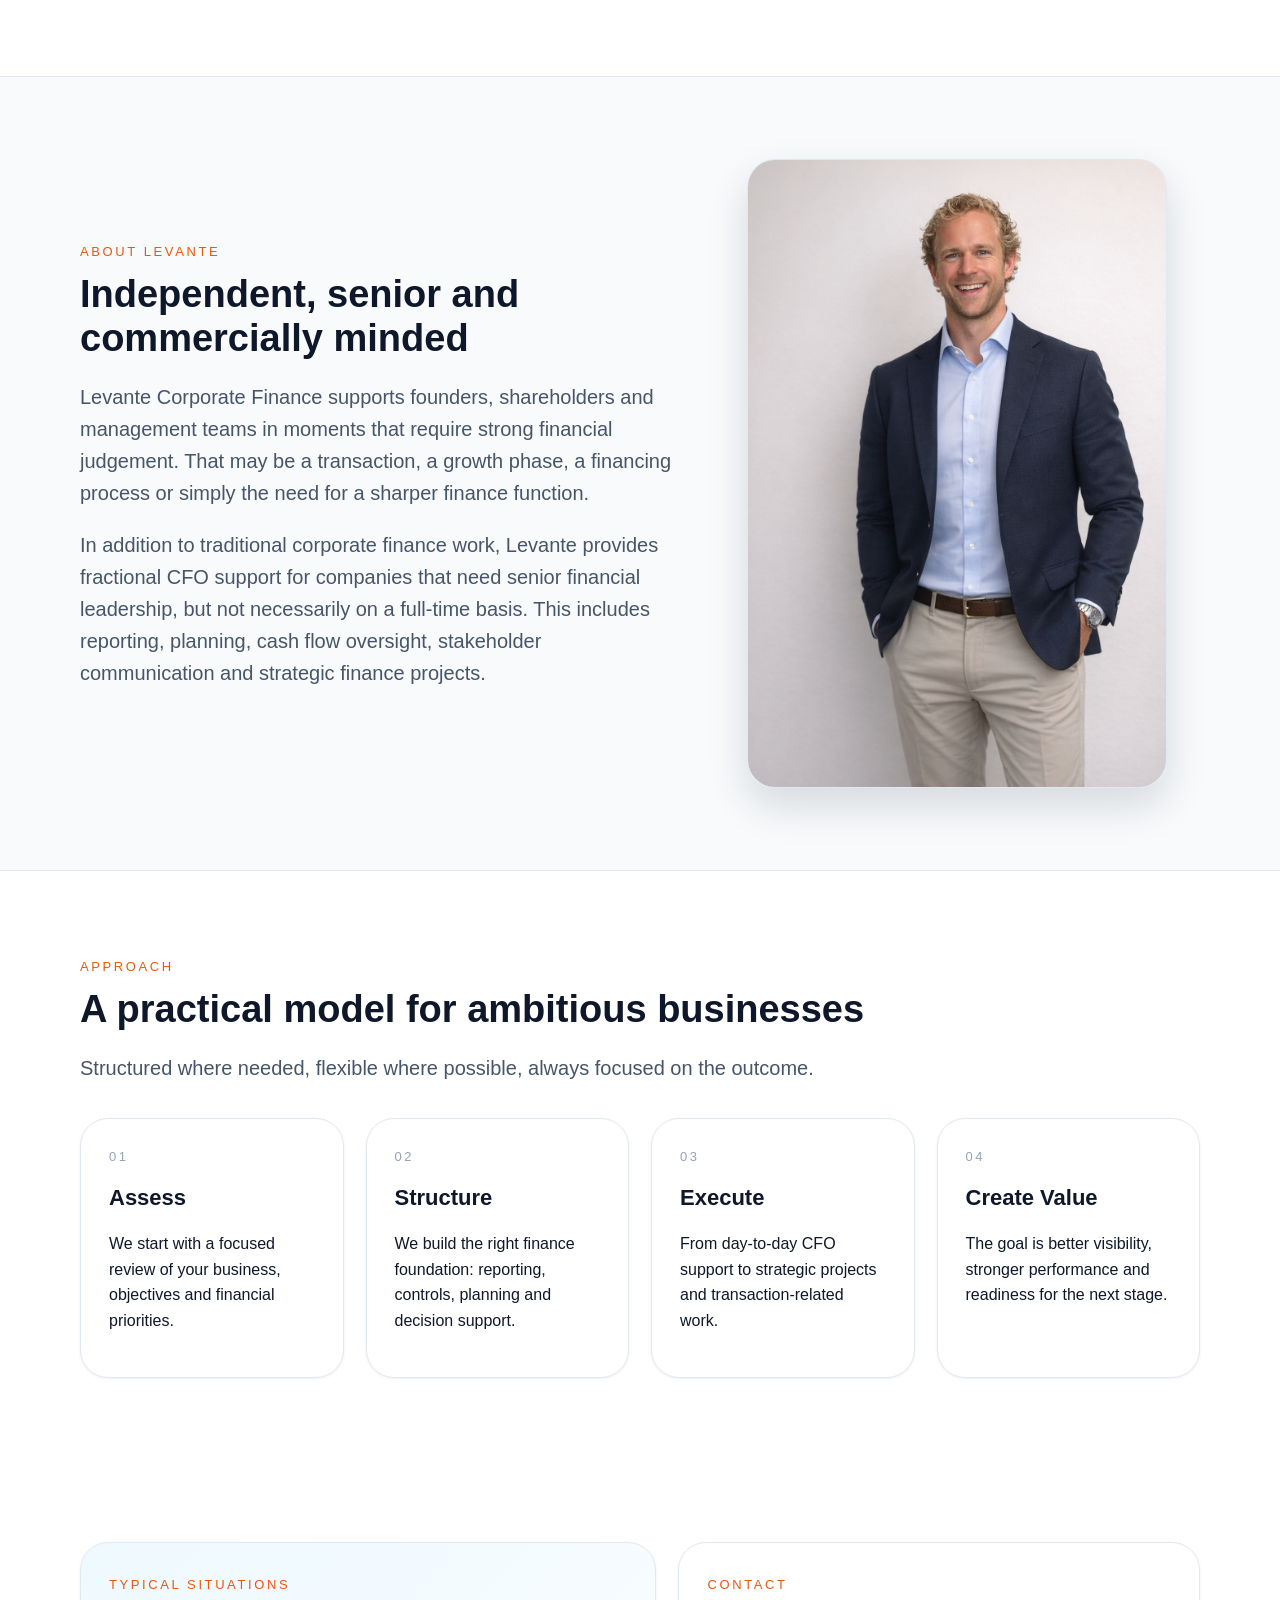
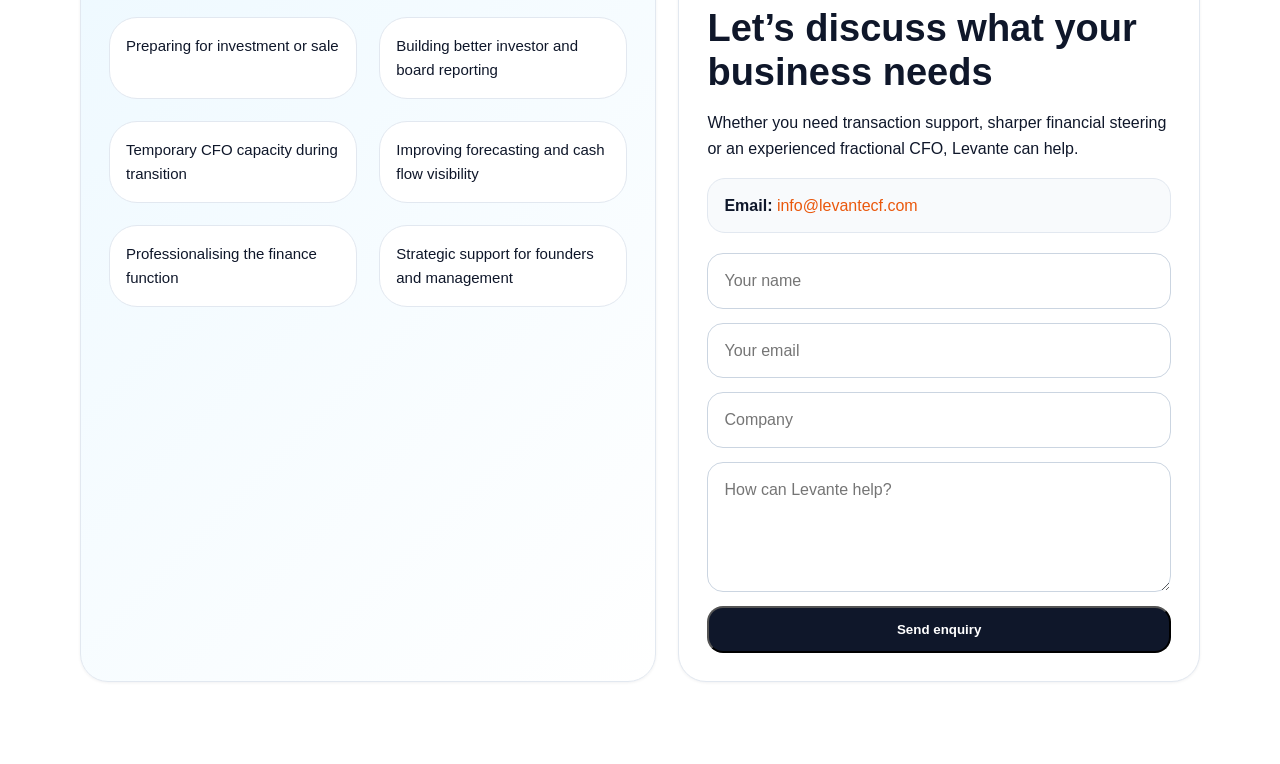
==== commit 84062829: "foto toegevoegd" ====
--- a/index.html
+++ b/index.html
@@ -118,7 +118,7 @@
     </div>
 
     <div class="about-photo-wrap">
-      <img src="profile.jpg" alt="Founder of Levante Corporate Finance" class="about-photo">
+      <img src="profile.png" alt="Founder of Levante Corporate Finance" class="about-photo">
     </div>
   </div>
 </section>
--- a/styles.css
+++ b/styles.css
@@ -45,3 +45,38 @@
 .hidden{display:none}
 @media (max-width:980px){.hero-grid,.two-col,.bottom-grid,.grid-4,.hero-cards,.grid-2{grid-template-columns:1fr}h1{font-size:42px}h2{font-size:32px}}
 @media (max-width:760px){.nav{display:none}.container{width:min(1120px,calc(100% - 24px))}.hero{padding-top:30px}.lead,.section-text,.two-col p{font-size:18px}}
+.about-grid{
+  display:grid;
+  grid-template-columns:1.1fr .9fr;
+  gap:40px;
+  align-items:center;
+}
+
+.about-text p{
+  font-size:20px;
+  color:#475569;
+}
+
+.about-photo-wrap{
+  display:flex;
+  justify-content:center;
+}
+
+.about-photo{
+  width:100%;
+  max-width:420px;
+  border-radius:28px;
+  object-fit:cover;
+  box-shadow:0 18px 40px rgba(15,23,42,.14);
+  border:1px solid #e2e8f0;
+}
+
+@media (max-width: 980px){
+  .about-grid{
+    grid-template-columns:1fr;
+  }
+
+  .about-photo{
+    max-width:360px;
+  }
+}
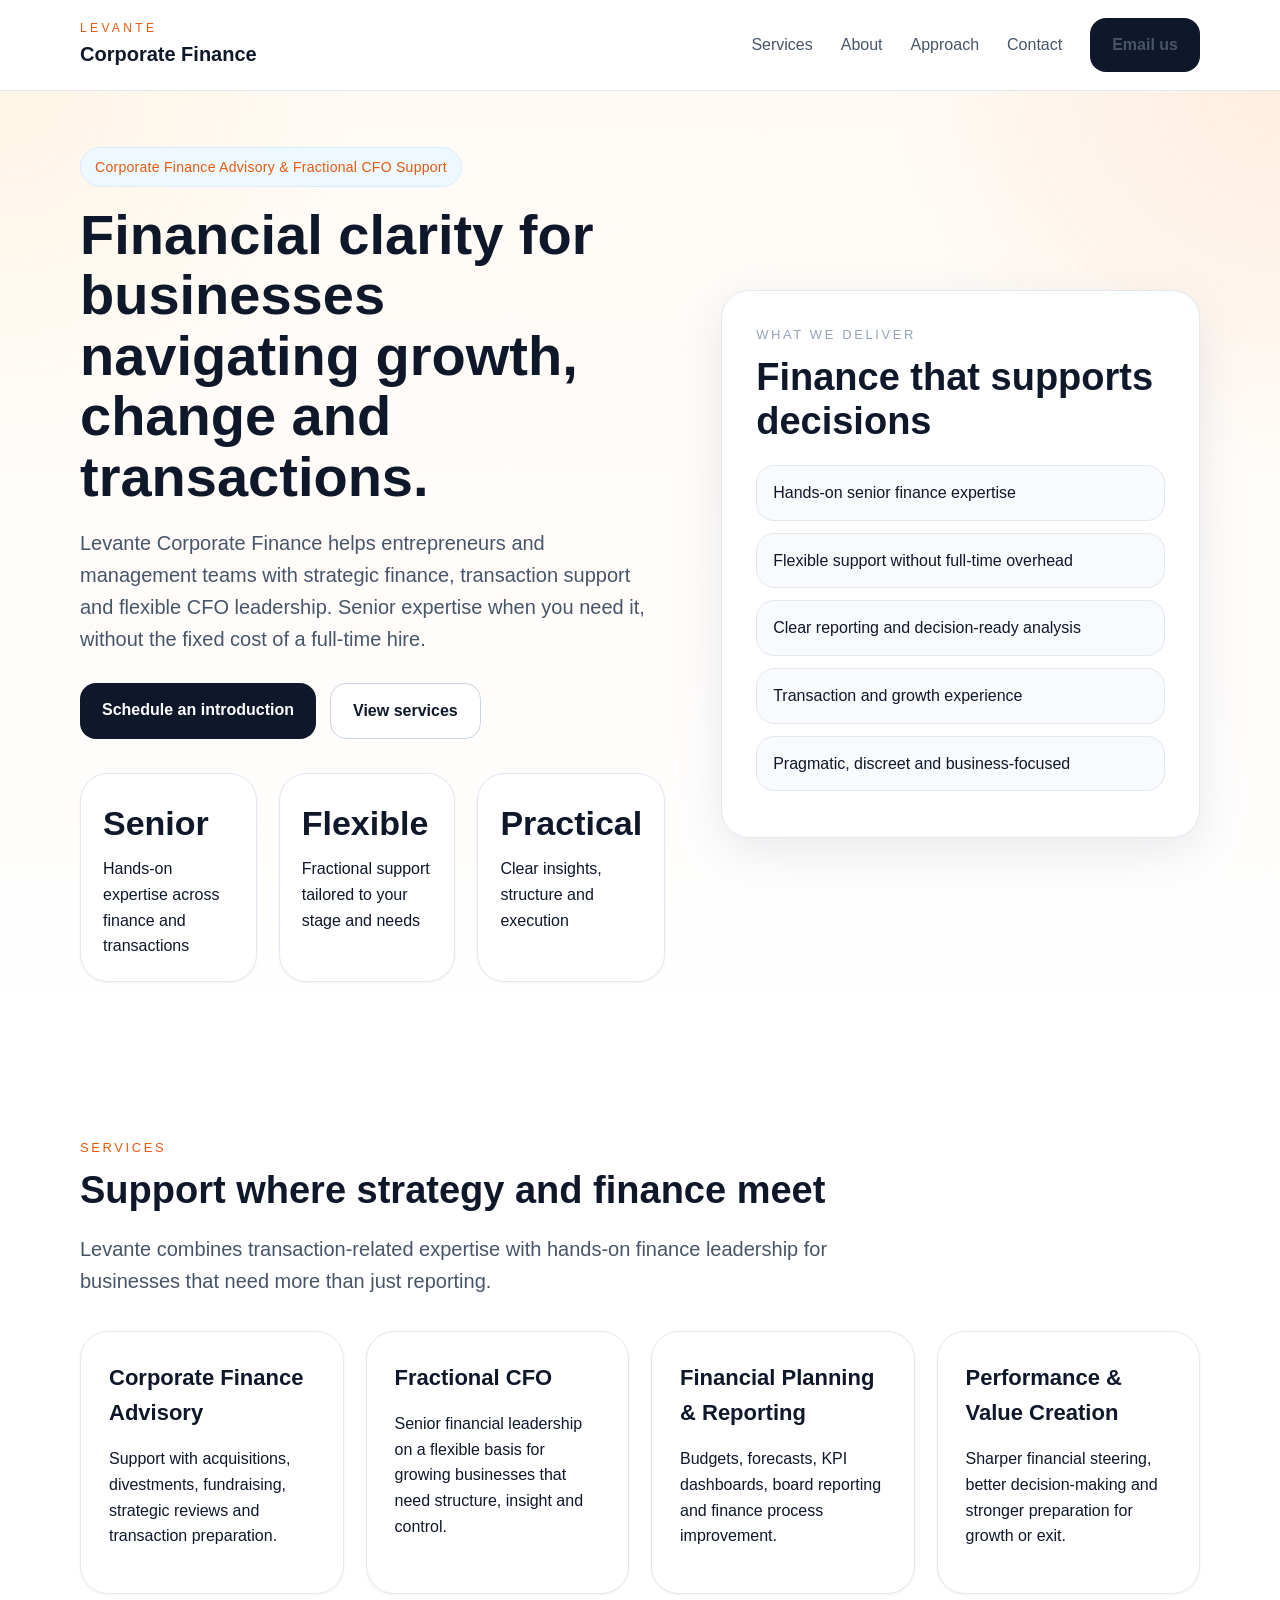
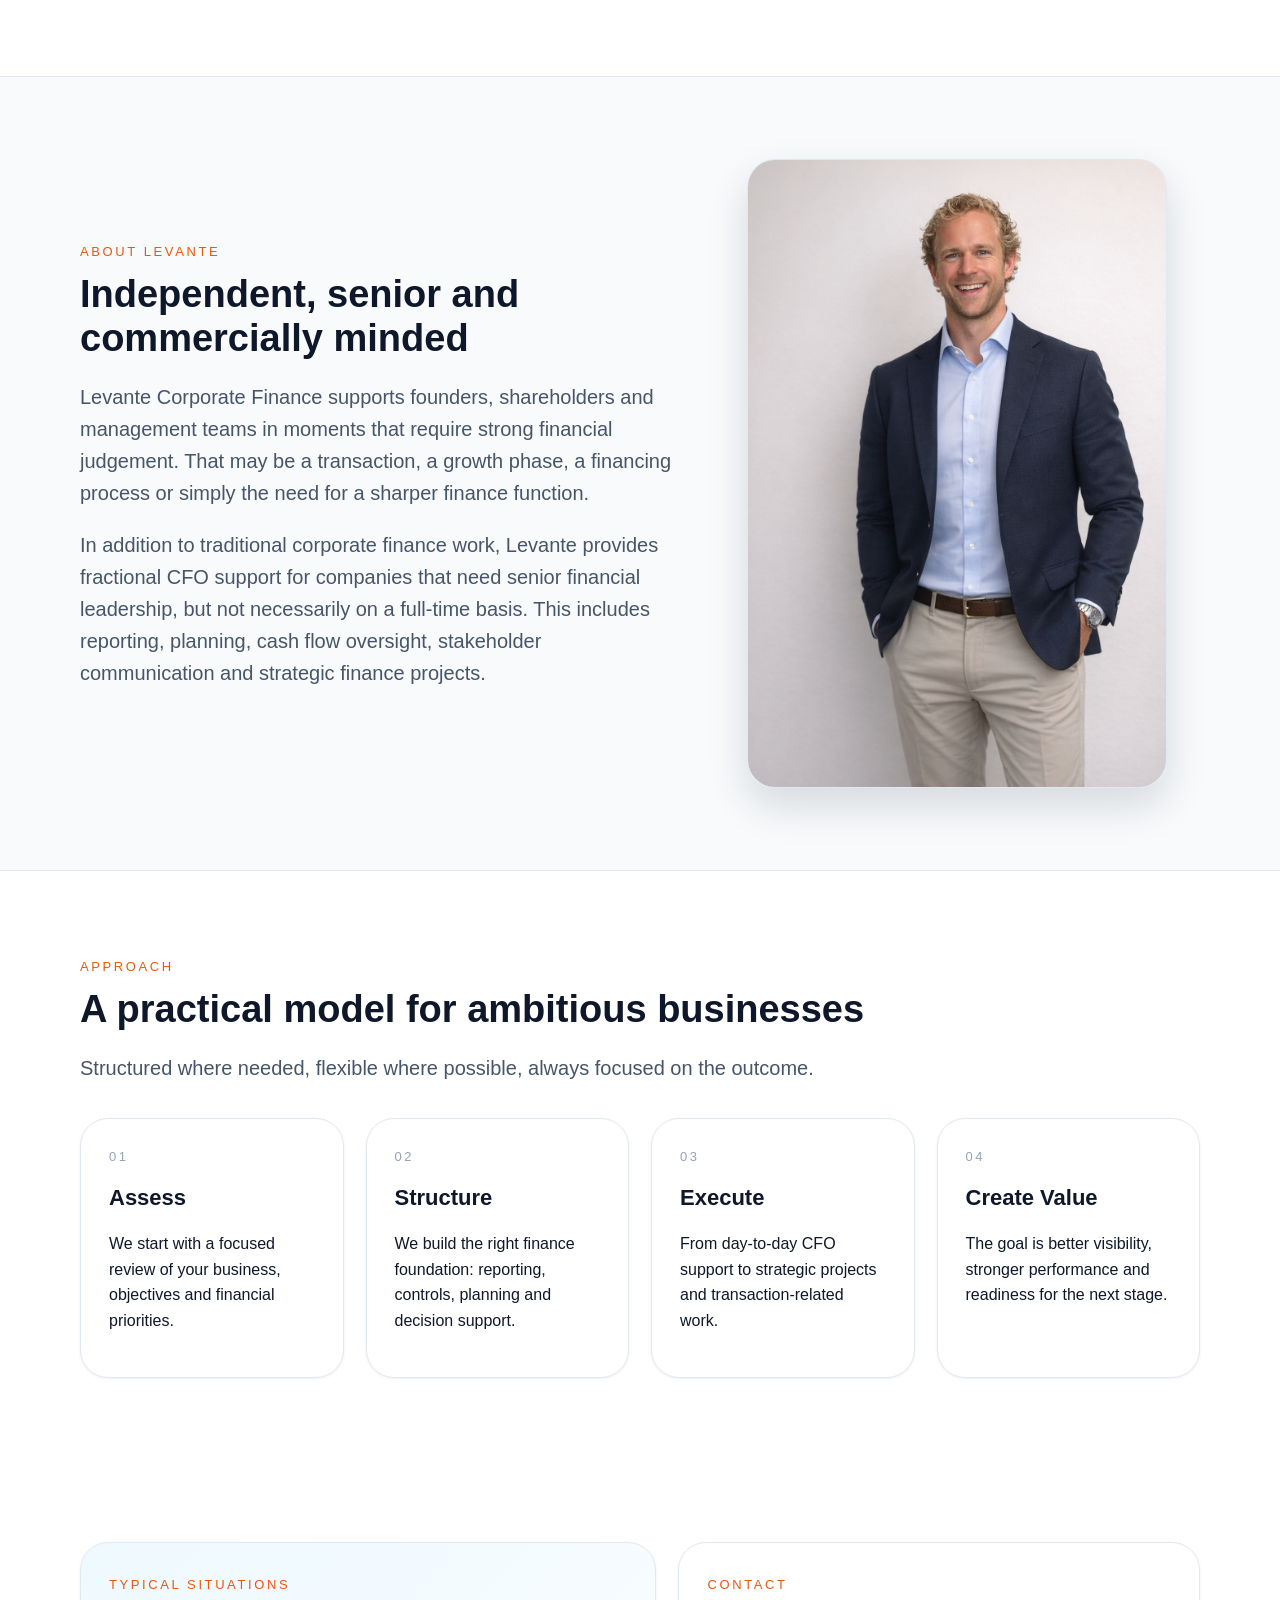
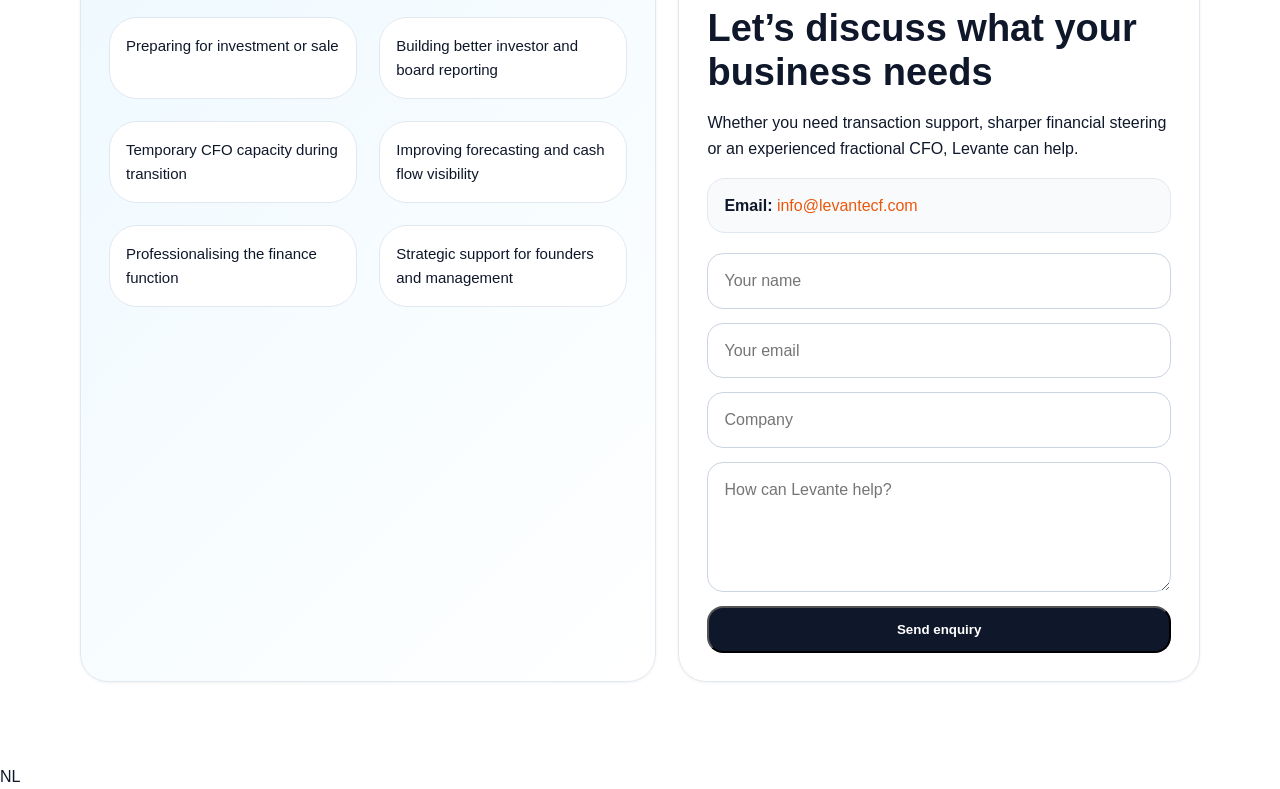
==== commit b84ad660: "language toevoeging" ====
--- a/index.html
+++ b/index.html
@@ -201,3 +201,4 @@
   <script src="script.js"></script>
 </body>
 </html>
+<a class="lang-switch" href="nl.html">NL</a>
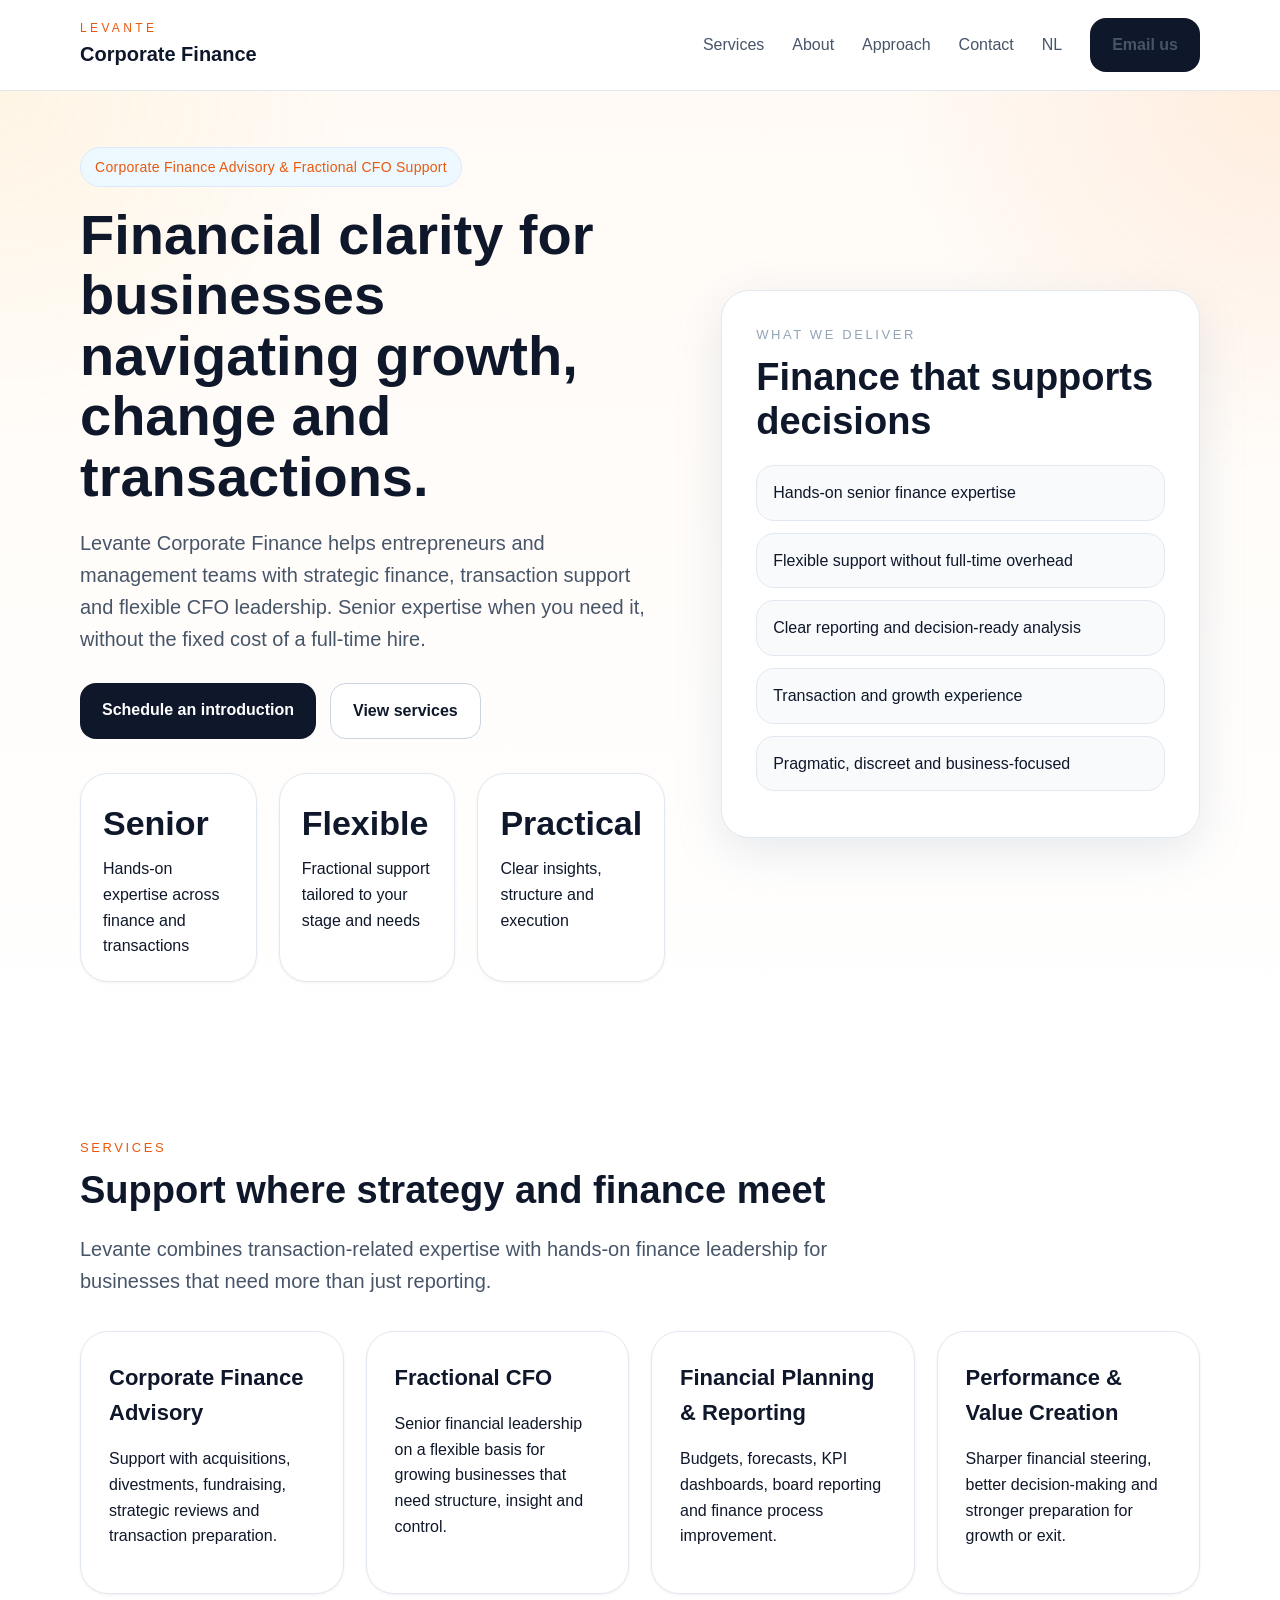
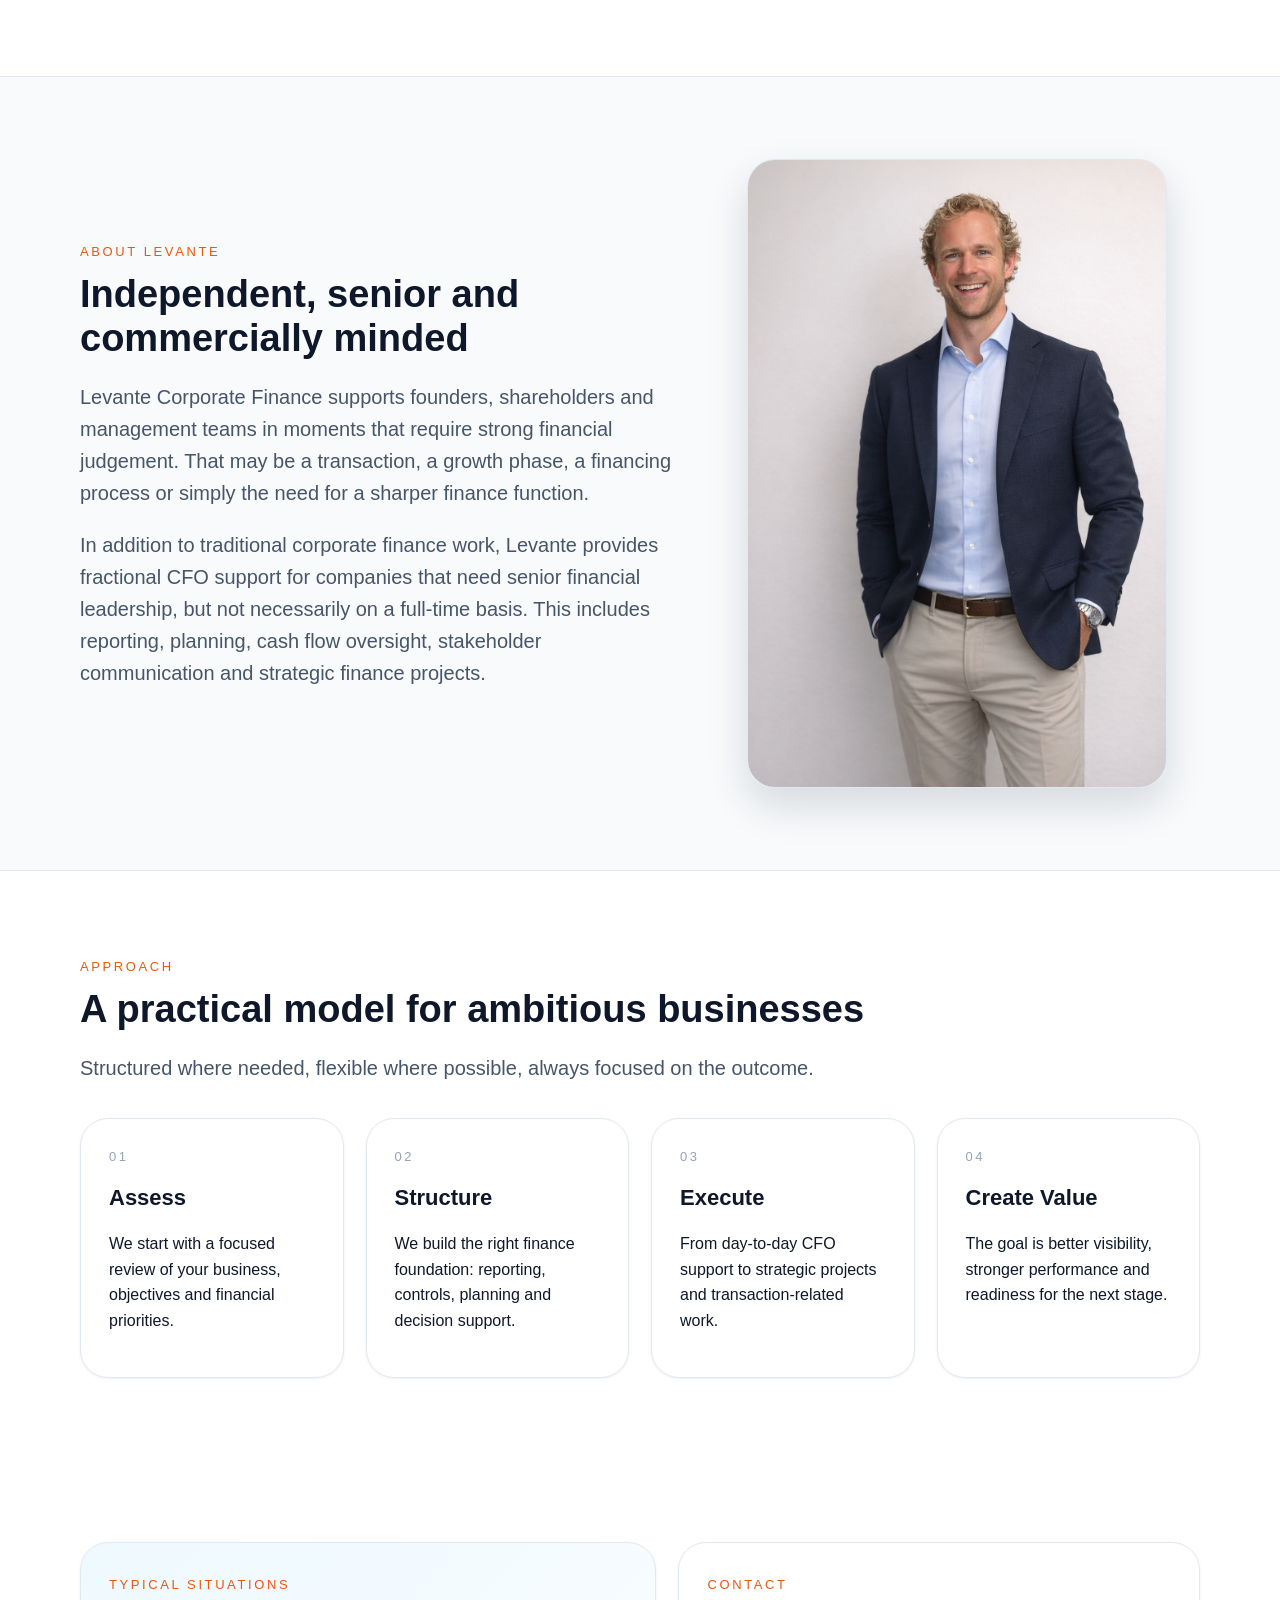
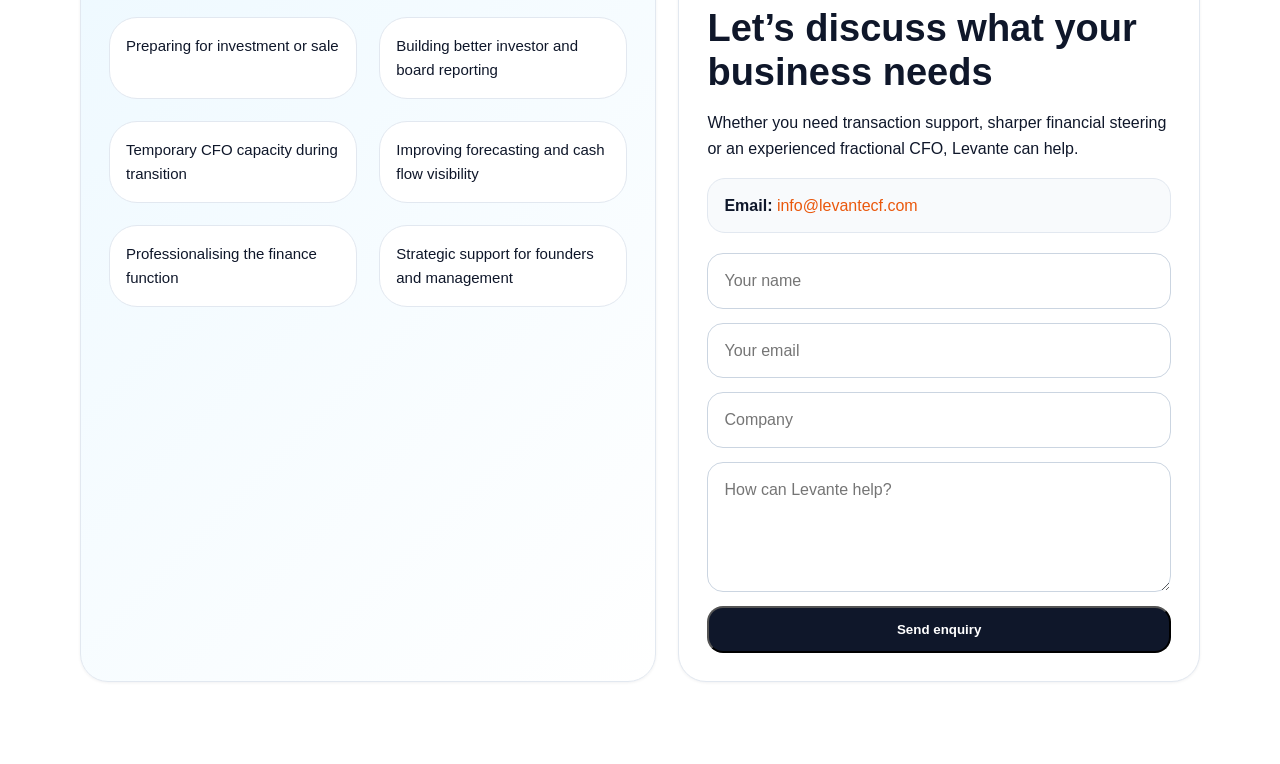
==== commit 9236aaae: "lang" ====
--- a/index.html
+++ b/index.html
@@ -19,6 +19,7 @@
         <a href="#about">About</a>
         <a href="#approach">Approach</a>
         <a href="#contact">Contact</a>
+        <a class="lang-switch" href="nl.html">NL</a>
         <a class="btn btn-dark" href="mailto:info@levantecf.com">Email us</a>
       </nav>
     </div>
@@ -201,4 +202,3 @@
   <script src="script.js"></script>
 </body>
 </html>
-<a class="lang-switch" href="nl.html">NL</a>
